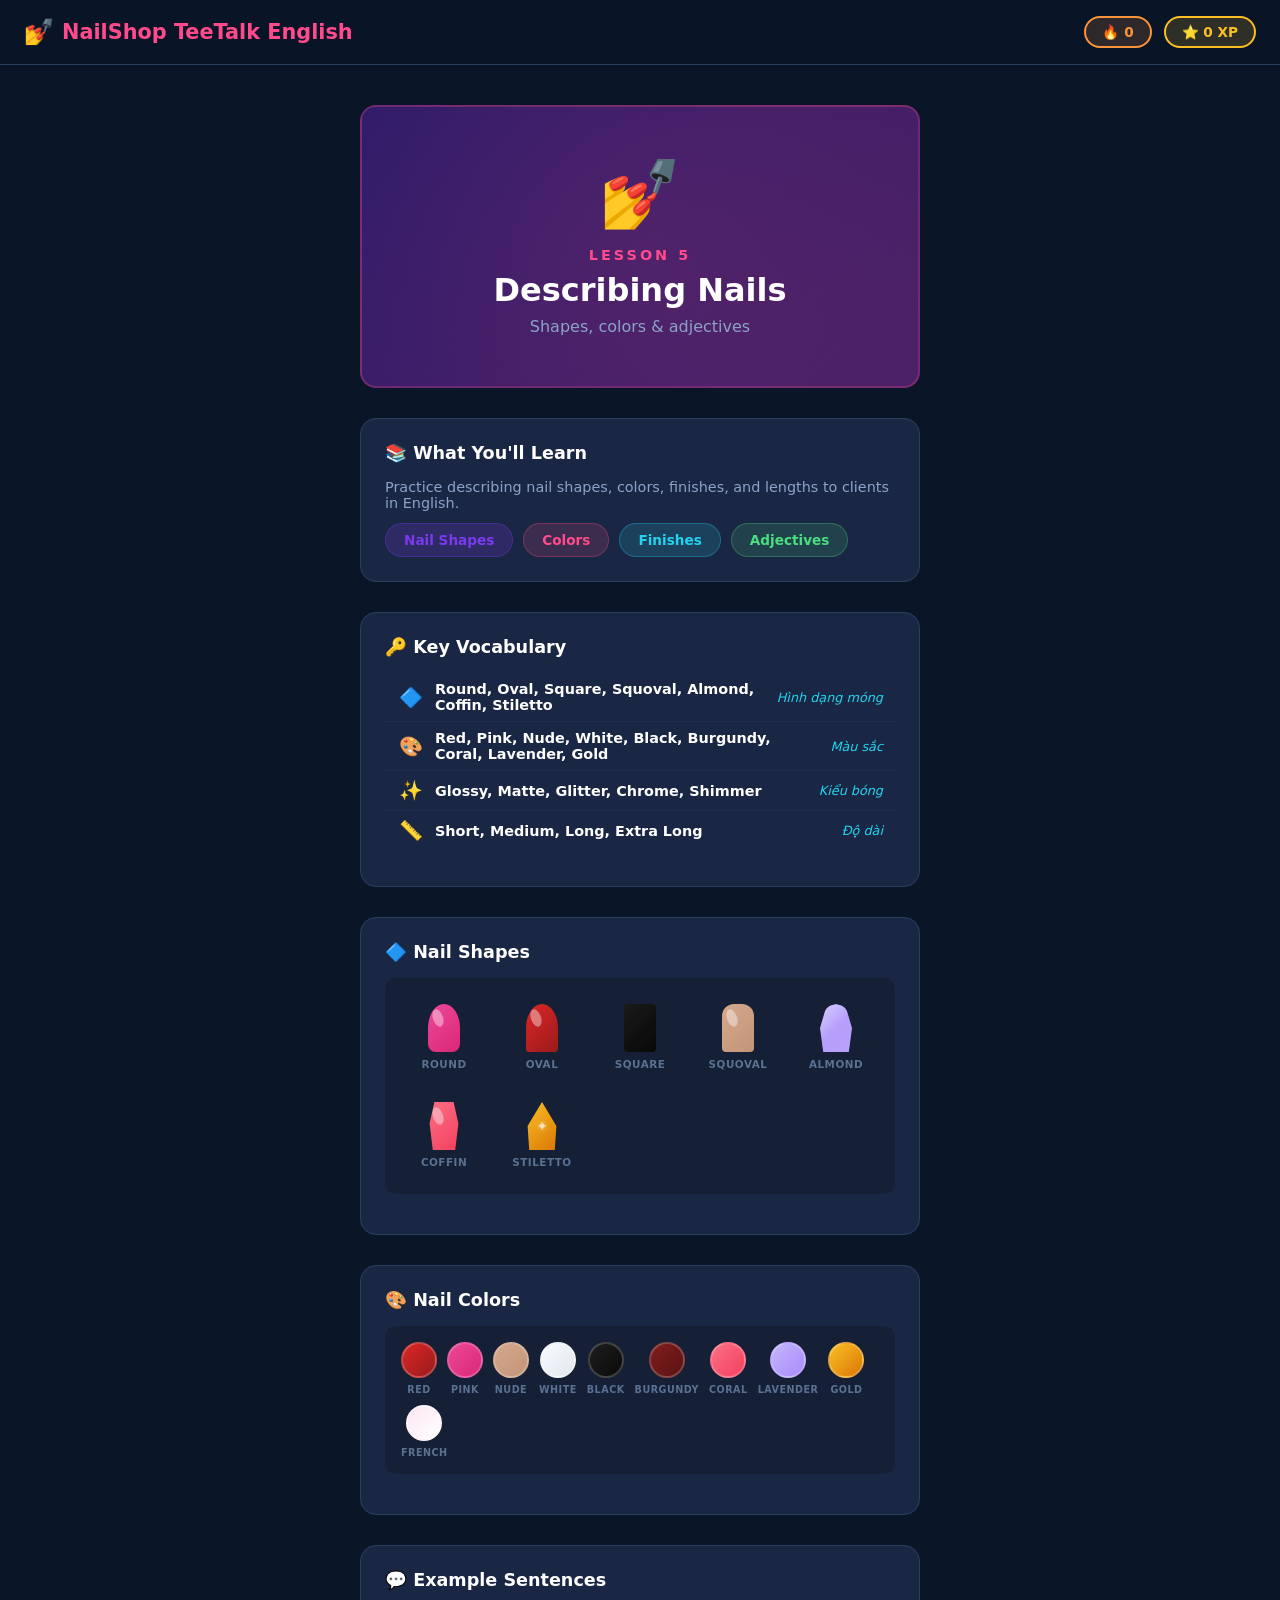
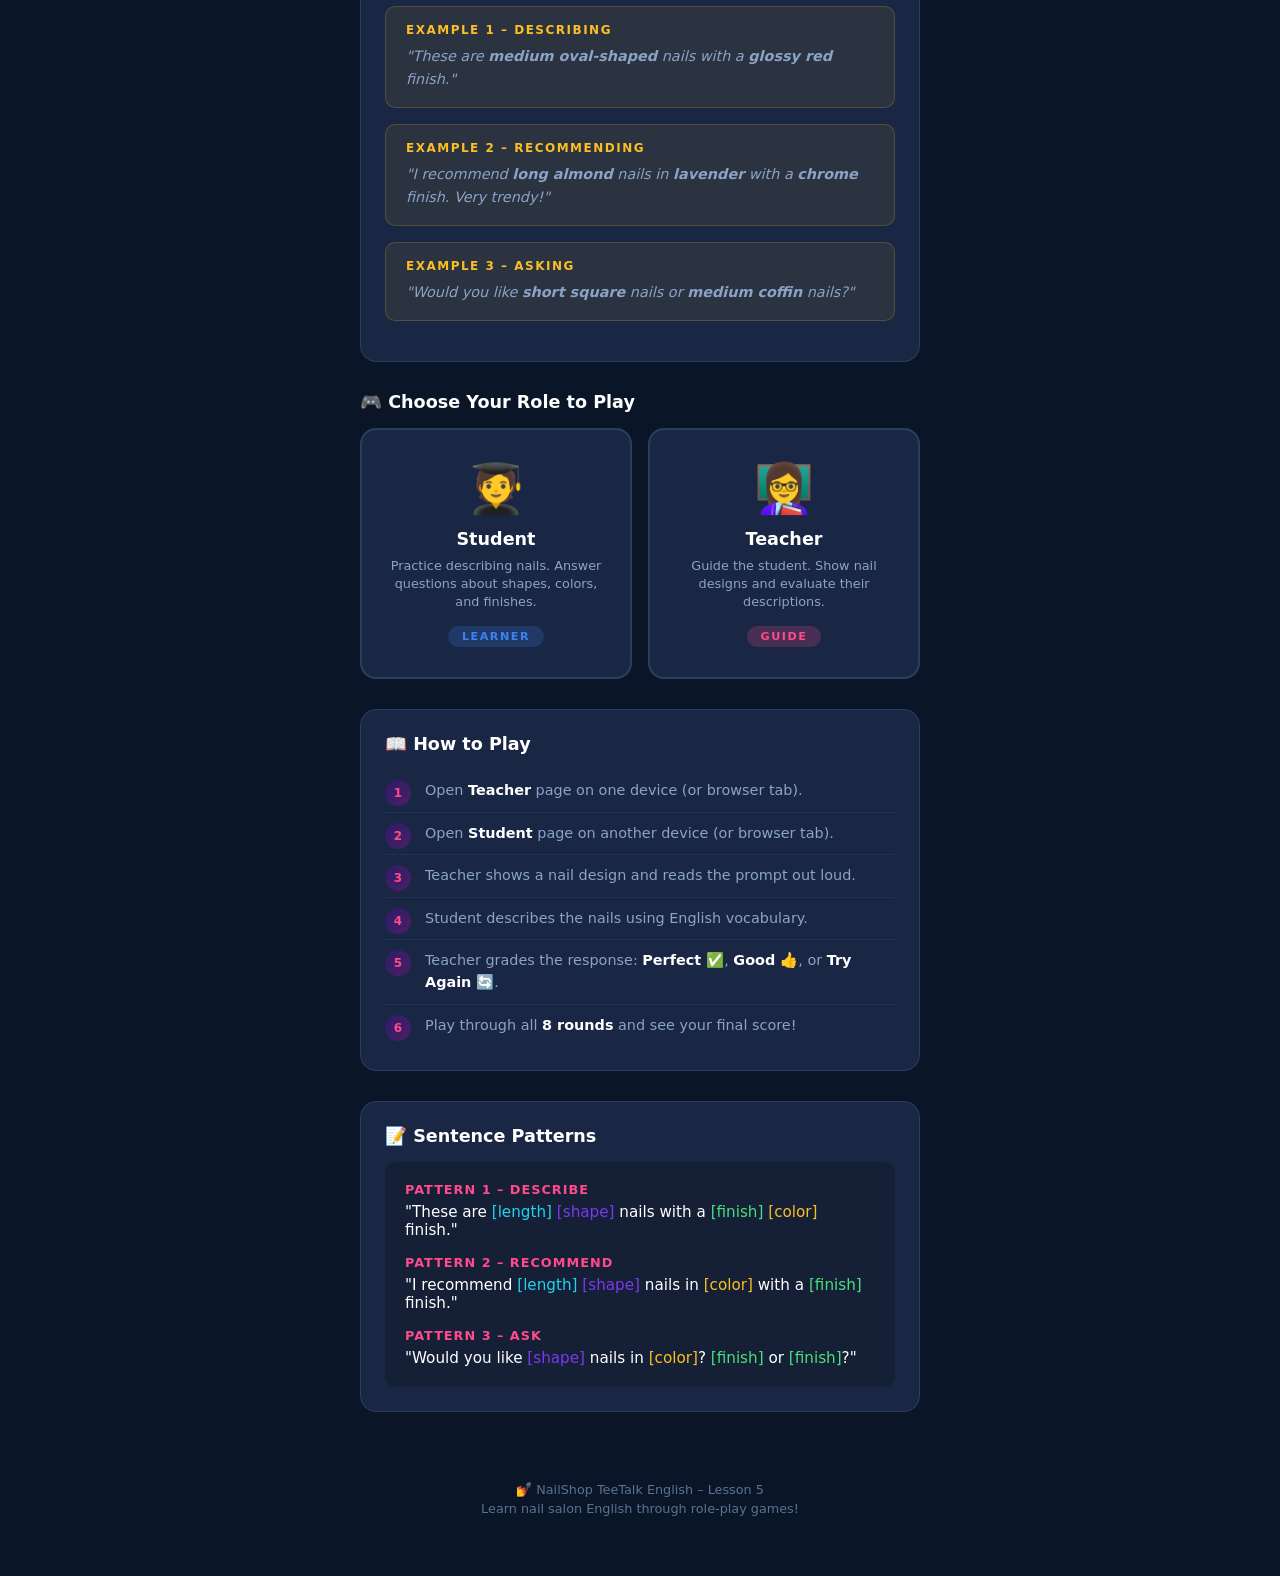
==== lesson5/index.html @ b17ad0d2 "add lesson5 nail game" ====
<!DOCTYPE html>
<html lang="en">
<head>
    <meta charset="UTF-8">
    <meta name="viewport" content="width=device-width, initial-scale=1.0">
    <title>Nail Salon English – Lesson 5: Describing Nails</title>
    <link rel="stylesheet" href="style.css">
</head>
<body>

<!-- HEADER -->
<header class="header">
    <div class="logo">
        <span class="logo-emoji">💅</span>
        NailShop TeeTalk English
    </div>
    <div class="header-badges">
        <span class="badge badge-fire">🔥 0</span>
        <span class="badge badge-xp">⭐ 0 XP</span>
    </div>
</header>

<!-- MAIN -->
<main class="index-main">

    <!-- Hero -->
    <div class="lesson-hero">
        <div class="icon">💅</div>
        <h1>Lesson 5</h1>
        <h2>Describing Nails</h2>
        <p>Shapes, colors &amp; adjectives</p>
    </div>

    <!-- Vocab Preview -->
    <div class="vocab-preview">
        <div class="section-title">📚 What You'll Learn</div>
        <p style="color:var(--text-secondary); font-size:0.9rem; margin-bottom:12px;">
            Practice describing nail shapes, colors, finishes, and lengths to clients in English.
        </p>
        <div class="vocab-tags">
            <span class="tag">Nail Shapes</span>
            <span class="tag">Colors</span>
            <span class="tag">Finishes</span>
            <span class="tag">Adjectives</span>
        </div>
    </div>

    <!-- Key Vocabulary -->
    <div class="vocab-preview">
        <div class="section-title">🔑 Key Vocabulary</div>
        <ul class="nail-feature-list">
            <li>
                <span class="feature-icon">🔷</span>
                <span class="feature-en">Round, Oval, Square, Squoval, Almond, Coffin, Stiletto</span>
                <span class="feature-viet">Hình dạng móng</span>
            </li>
            <li>
                <span class="feature-icon">🎨</span>
                <span class="feature-en">Red, Pink, Nude, White, Black, Burgundy, Coral, Lavender, Gold</span>
                <span class="feature-viet">Màu sắc</span>
            </li>
            <li>
                <span class="feature-icon">✨</span>
                <span class="feature-en">Glossy, Matte, Glitter, Chrome, Shimmer</span>
                <span class="feature-viet">Kiểu bóng</span>
            </li>
            <li>
                <span class="feature-icon">📏</span>
                <span class="feature-en">Short, Medium, Long, Extra Long</span>
                <span class="feature-viet">Độ dài</span>
            </li>
        </ul>
    </div>

    <!-- Nail Shape Chart -->
    <div class="vocab-preview">
        <div class="section-title">🔷 Nail Shapes</div>
        <div class="shape-chart">
            <div class="shape-item">
                <div class="nail nail-shape-round nail-color-pink nail-finish-glossy">
                    <div class="nail-inner"></div>
                </div>
                <span>Round</span>
            </div>
            <div class="shape-item">
                <div class="nail nail-shape-oval nail-color-red nail-finish-glossy">
                    <div class="nail-inner"></div>
                </div>
                <span>Oval</span>
            </div>
            <div class="shape-item">
                <div class="nail nail-shape-square nail-color-black nail-finish-matte">
                    <div class="nail-inner"></div>
                </div>
                <span>Square</span>
            </div>
            <div class="shape-item">
                <div class="nail nail-shape-squoval nail-color-nude nail-finish-glossy">
                    <div class="nail-inner"></div>
                </div>
                <span>Squoval</span>
            </div>
            <div class="shape-item">
                <div class="nail nail-shape-almond nail-color-lavender nail-finish-chrome">
                    <div class="nail-inner"></div>
                </div>
                <span>Almond</span>
            </div>
            <div class="shape-item">
                <div class="nail nail-shape-coffin nail-color-coral nail-finish-glossy">
                    <div class="nail-inner"></div>
                </div>
                <span>Coffin</span>
            </div>
            <div class="shape-item">
                <div class="nail nail-shape-stiletto nail-color-gold nail-finish-glitter">
                    <div class="nail-inner"></div>
                </div>
                <span>Stiletto</span>
            </div>
        </div>
    </div>

    <!-- Color Palette -->
    <div class="vocab-preview">
        <div class="section-title">🎨 Nail Colors</div>
        <div class="color-palette">
            <div class="color-swatch">
                <div class="swatch-circle swatch-red"></div>
                <span>Red</span>
            </div>
            <div class="color-swatch">
                <div class="swatch-circle swatch-pink"></div>
                <span>Pink</span>
            </div>
            <div class="color-swatch">
                <div class="swatch-circle swatch-nude"></div>
                <span>Nude</span>
            </div>
            <div class="color-swatch">
                <div class="swatch-circle swatch-white"></div>
                <span>White</span>
            </div>
            <div class="color-swatch">
                <div class="swatch-circle swatch-black"></div>
                <span>Black</span>
            </div>
            <div class="color-swatch">
                <div class="swatch-circle swatch-burgundy"></div>
                <span>Burgundy</span>
            </div>
            <div class="color-swatch">
                <div class="swatch-circle swatch-coral"></div>
                <span>Coral</span>
            </div>
            <div class="color-swatch">
                <div class="swatch-circle swatch-lavender"></div>
                <span>Lavender</span>
            </div>
            <div class="color-swatch">
                <div class="swatch-circle swatch-gold"></div>
                <span>Gold</span>
            </div>
            <div class="color-swatch">
                <div class="swatch-circle swatch-french"></div>
                <span>French</span>
            </div>
        </div>
    </div>

    <!-- Example Sentences -->
    <div class="vocab-preview">
        <div class="section-title">💬 Example Sentences</div>
        <div class="example-box">
            <div class="example-label">Example 1 – Describing</div>
            <div class="example-text">"These are <strong>medium oval-shaped</strong> nails with a <strong>glossy red</strong> finish."</div>
        </div>
        <div class="example-box" style="margin-top:12px;">
            <div class="example-label">Example 2 – Recommending</div>
            <div class="example-text">"I recommend <strong>long almond</strong> nails in <strong>lavender</strong> with a <strong>chrome</strong> finish. Very trendy!"</div>
        </div>
        <div class="example-box" style="margin-top:12px;">
            <div class="example-label">Example 3 – Asking</div>
            <div class="example-text">"Would you like <strong>short square</strong> nails or <strong>medium coffin</strong> nails?"</div>
        </div>
    </div>

    <!-- Role Selection -->
    <div class="role-selection">
        <div class="section-title">🎮 Choose Your Role to Play</div>
        <div class="role-cards">
            <a href="student.html" class="role-card student-role">
                <div class="role-emoji">🧑‍🎓</div>
                <h4>Student</h4>
                <p>Practice describing nails. Answer questions about shapes, colors, and finishes.</p>
                <span class="role-badge">LEARNER</span>
            </a>
            <a href="teacher.html" class="role-card teacher-role">
                <div class="role-emoji">👩‍🏫</div>
                <h4>Teacher</h4>
                <p>Guide the student. Show nail designs and evaluate their descriptions.</p>
                <span class="role-badge">GUIDE</span>
            </a>
        </div>
    </div>

    <!-- How to Play -->
    <div class="how-to-play">
        <div class="section-title">📖 How to Play</div>
        <ol>
            <li>Open <strong>Teacher</strong> page on one device (or browser tab).</li>
            <li>Open <strong>Student</strong> page on another device (or browser tab).</li>
            <li>Teacher shows a nail design and reads the prompt out loud.</li>
            <li>Student describes the nails using English vocabulary.</li>
            <li>Teacher grades the response: <strong>Perfect ✅</strong>, <strong>Good 👍</strong>, or <strong>Try Again 🔄</strong>.</li>
            <li>Play through all <strong>8 rounds</strong> and see your final score!</li>
        </ol>
    </div>

    <!-- Sentence Pattern Reference -->
    <div class="vocab-preview mt-30">
        <div class="section-title">📝 Sentence Patterns</div>
        <div style="background:rgba(0,0,0,0.2); border-radius:var(--radius-sm); padding:20px; margin-top:8px;">
            <div style="margin-bottom:16px;">
                <div style="color:var(--pink); font-weight:700; font-size:0.8rem; text-transform:uppercase; letter-spacing:1px; margin-bottom:6px;">Pattern 1 – Describe</div>
                <div style="color:var(--text-primary); font-size:0.95rem;">
                    "These are <span style="color:var(--cyan)">[length]</span> <span style="color:var(--purple)">[shape]</span> nails with a <span style="color:var(--green)">[finish]</span> <span style="color:var(--yellow)">[color]</span> finish."
                </div>
            </div>
            <div style="margin-bottom:16px;">
                <div style="color:var(--pink); font-weight:700; font-size:0.8rem; text-transform:uppercase; letter-spacing:1px; margin-bottom:6px;">Pattern 2 – Recommend</div>
                <div style="color:var(--text-primary); font-size:0.95rem;">
                    "I recommend <span style="color:var(--cyan)">[length]</span> <span style="color:var(--purple)">[shape]</span> nails in <span style="color:var(--yellow)">[color]</span> with a <span style="color:var(--green)">[finish]</span> finish."
                </div>
            </div>
            <div>
                <div style="color:var(--pink); font-weight:700; font-size:0.8rem; text-transform:uppercase; letter-spacing:1px; margin-bottom:6px;">Pattern 3 – Ask</div>
                <div style="color:var(--text-primary); font-size:0.95rem;">
                    "Would you like <span style="color:var(--purple)">[shape]</span> nails in <span style="color:var(--yellow)">[color]</span>? <span style="color:var(--green)">[finish]</span> or <span style="color:var(--green)">[finish]</span>?"
                </div>
            </div>
        </div>
    </div>

    <!-- Footer -->
    <div style="text-align:center; padding:40px 0 20px; color:var(--text-muted); font-size:0.8rem;">
        <p>💅 NailShop TeeTalk English – Lesson 5</p>
        <p style="margin-top:4px;">Learn nail salon English through role-play games!</p>
    </div>

</main>

</body>
</html>
---- lesson5/style.css ----
/* ========== GLOBAL RESET & VARIABLES ========== */
* {
    margin: 0;
    padding: 0;
    box-sizing: border-box;
}

:root {
    --bg-dark: #0a1628;
    --bg-card: #1a2744;
    --bg-card-hover: #223050;
    --bg-active: linear-gradient(135deg, #2d1b69, #4a2065);
    --pink: #ff4b8b;
    --pink-light: #ff6ba3;
    --purple: #7c3aed;
    --blue: #3b82f6;
    --cyan: #22d3ee;
    --green: #4ade80;
    --yellow: #fbbf24;
    --orange: #fb923c;
    --red: #f87171;
    --text-primary: #ffffff;
    --text-secondary: #8ba3c7;
    --text-muted: #5a7192;
    --border: #2a3f5f;
    --font: 'Segoe UI', system-ui, -apple-system, sans-serif;
    --radius: 16px;
    --radius-sm: 10px;
    --shadow: 0 8px 32px rgba(0,0,0,0.3);
}

body {
    font-family: var(--font);
    background: var(--bg-dark);
    color: var(--text-primary);
    min-height: 100vh;
    overflow-x: hidden;
}

/* ========== HEADER ========== */
.header {
    display: flex;
    justify-content: space-between;
    align-items: center;
    padding: 16px 24px;
    background: rgba(10, 22, 40, 0.95);
    border-bottom: 1px solid var(--border);
    position: sticky;
    top: 0;
    z-index: 100;
    backdrop-filter: blur(10px);
}

.logo {
    font-size: 1.3rem;
    font-weight: 800;
    color: var(--pink);
    display: flex;
    align-items: center;
    gap: 8px;
}

.logo-emoji {
    font-size: 1.5rem;
}

.header-badges {
    display: flex;
    gap: 12px;
}

.badge {
    padding: 6px 16px;
    border-radius: 20px;
    font-weight: 700;
    font-size: 0.85rem;
    display: flex;
    align-items: center;
    gap: 6px;
}

.badge-fire {
    background: rgba(251, 146, 60, 0.15);
    border: 2px solid var(--orange);
    color: var(--orange);
}

.badge-xp {
    background: rgba(251, 191, 36, 0.15);
    border: 2px solid var(--yellow);
    color: var(--yellow);
}

.badge-role {
    padding: 6px 20px;
    border-radius: 20px;
    font-weight: 700;
    font-size: 0.8rem;
    text-transform: uppercase;
    letter-spacing: 1px;
}

.badge-student {
    background: rgba(59, 130, 246, 0.2);
    border: 2px solid var(--blue);
    color: var(--blue);
}

.badge-teacher {
    background: rgba(255, 75, 139, 0.2);
    border: 2px solid var(--pink);
    color: var(--pink);
}

/* ========== INDEX PAGE ========== */
.index-main {
    max-width: 600px;
    margin: 0 auto;
    padding: 40px 20px;
}

.lesson-hero {
    text-align: center;
    padding: 50px 30px;
    background: var(--bg-active);
    border-radius: var(--radius);
    border: 2px solid rgba(255, 75, 139, 0.3);
    margin-bottom: 30px;
    position: relative;
    overflow: hidden;
}

.lesson-hero::before {
    content: '';
    position: absolute;
    top: -50%;
    left: -50%;
    width: 200%;
    height: 200%;
    background: radial-gradient(circle, rgba(255,75,139,0.1) 0%, transparent 60%);
    animation: pulse-glow 4s ease-in-out infinite;
}

@keyframes pulse-glow {
    0%, 100% { transform: scale(1); opacity: 0.5; }
    50% { transform: scale(1.1); opacity: 1; }
}

.lesson-hero .icon {
    font-size: 4rem;
    margin-bottom: 15px;
    position: relative;
    z-index: 1;
}

.lesson-hero h1 {
    font-size: 0.9rem;
    color: var(--pink);
    letter-spacing: 3px;
    text-transform: uppercase;
    margin-bottom: 8px;
    position: relative;
    z-index: 1;
}

.lesson-hero h2 {
    font-size: 2rem;
    font-weight: 800;
    margin-bottom: 8px;
    position: relative;
    z-index: 1;
}

.lesson-hero p {
    color: var(--text-secondary);
    font-size: 1rem;
    position: relative;
    z-index: 1;
}

.section-title {
    font-size: 1.1rem;
    font-weight: 700;
    margin-bottom: 16px;
    display: flex;
    align-items: center;
    gap: 8px;
}

/* Vocab Preview */
.vocab-preview {
    background: var(--bg-card);
    border-radius: var(--radius);
    padding: 24px;
    margin-bottom: 30px;
    border: 1px solid var(--border);
}

.vocab-tags {
    display: flex;
    flex-wrap: wrap;
    gap: 10px;
    margin-top: 12px;
}

.tag {
    padding: 8px 18px;
    border-radius: 20px;
    font-size: 0.85rem;
    font-weight: 600;
    background: rgba(124, 58, 237, 0.2);
    color: var(--purple);
    border: 1px solid rgba(124, 58, 237, 0.3);
}

.tag:nth-child(2) { background: rgba(255,75,139,0.15); color: var(--pink); border-color: rgba(255,75,139,0.3); }
.tag:nth-child(3) { background: rgba(34,211,238,0.15); color: var(--cyan); border-color: rgba(34,211,238,0.3); }
.tag:nth-child(4) { background: rgba(74,222,128,0.15); color: var(--green); border-color: rgba(74,222,128,0.3); }

/* Role Selection */
.role-selection {
    margin-bottom: 30px;
}

.role-cards {
    display: grid;
    grid-template-columns: 1fr 1fr;
    gap: 16px;
    margin-top: 16px;
}

.role-card {
    display: flex;
    flex-direction: column;
    align-items: center;
    text-align: center;
    text-decoration: none;
    color: var(--text-primary);
    background: var(--bg-card);
    border: 2px solid var(--border);
    border-radius: var(--radius);
    padding: 30px 20px;
    transition: all 0.3s ease;
    position: relative;
    overflow: hidden;
}

.role-card:hover {
    transform: translateY(-4px);
    box-shadow: var(--shadow);
}

.role-card.student-role:hover {
    border-color: var(--blue);
    background: rgba(59, 130, 246, 0.1);
}

.role-card.teacher-role:hover {
    border-color: var(--pink);
    background: rgba(255, 75, 139, 0.1);
}

.role-emoji {
    font-size: 3rem;
    margin-bottom: 12px;
}

.role-card h4 {
    font-size: 1.1rem;
    font-weight: 700;
    margin-bottom: 8px;
}

.role-card p {
    font-size: 0.8rem;
    color: var(--text-secondary);
    line-height: 1.4;
    margin-bottom: 15px;
}

.role-badge {
    padding: 4px 14px;
    border-radius: 12px;
    font-size: 0.7rem;
    font-weight: 800;
    letter-spacing: 1.5px;
}

.student-role .role-badge {
    background: rgba(59, 130, 246, 0.2);
    color: var(--blue);
}

.teacher-role .role-badge {
    background: rgba(255, 75, 139, 0.2);
    color: var(--pink);
}

/* How to Play */
.how-to-play {
    background: var(--bg-card);
    border-radius: var(--radius);
    padding: 24px;
    border: 1px solid var(--border);
}

.how-to-play ol {
    list-style: none;
    counter-reset: steps;
    margin-top: 16px;
}

.how-to-play li {
    counter-increment: steps;
    padding: 10px 0;
    padding-left: 40px;
    position: relative;
    color: var(--text-secondary);
    font-size: 0.9rem;
    line-height: 1.5;
    border-bottom: 1px solid rgba(42, 63, 95, 0.5);
}

.how-to-play li:last-child {
    border-bottom: none;
}

.how-to-play li::before {
    content: counter(steps);
    position: absolute;
    left: 0;
    top: 10px;
    width: 26px;
    height: 26px;
    border-radius: 50%;
    background: var(--bg-active);
    color: var(--pink);
    font-size: 0.75rem;
    font-weight: 800;
    display: flex;
    align-items: center;
    justify-content: center;
}

.how-to-play li strong {
    color: var(--text-primary);
}

/* ========== GAME PAGE LAYOUT ========== */
.game-container {
    max-width: 800px;
    margin: 0 auto;
    padding: 20px;
    display: flex;
    flex-direction: column;
    min-height: calc(100vh - 70px);
}

/* Round Navigation */
.round-nav {
    display: flex;
    justify-content: center;
    gap: 8px;
    margin-bottom: 20px;
    flex-wrap: wrap;
}

.round-dot {
    width: 42px;
    height: 42px;
    border-radius: 50%;
    border: 2px solid var(--border);
    background: var(--bg-card);
    color: var(--text-muted);
    font-weight: 700;
    font-size: 0.85rem;
    cursor: pointer;
    transition: all 0.3s ease;
    display: flex;
    align-items: center;
    justify-content: center;
}

.round-dot.active {
    border-color: var(--pink);
    background: var(--pink);
    color: white;
    transform: scale(1.1);
    box-shadow: 0 0 20px rgba(255, 75, 139, 0.4);
}

.round-dot.completed {
    border-color: var(--green);
    background: rgba(74, 222, 128, 0.2);
    color: var(--green);
}

.round-dot.wrong {
    border-color: var(--red);
    background: rgba(248, 113, 113, 0.2);
    color: var(--red);
}

/* Scenario Card */
.scenario-card {
    background: var(--bg-card);
    border-radius: var(--radius);
    border: 1px solid var(--border);
    overflow: hidden;
    margin-bottom: 20px;
}

.scenario-header {
    padding: 20px 24px;
    background: var(--bg-active);
    display: flex;
    justify-content: space-between;
    align-items: center;
}

.scenario-header h3 {
    font-size: 0.8rem;
    color: var(--pink);
    text-transform: uppercase;
    letter-spacing: 2px;
}

.scenario-header .points {
    padding: 4px 14px;
    border-radius: 12px;
    background: rgba(251, 191, 36, 0.2);
    color: var(--yellow);
    font-weight: 700;
    font-size: 0.8rem;
}

.scenario-body {
    padding: 24px;
}

.scenario-title {
    font-size: 1.5rem;
    font-weight: 800;
    margin-bottom: 16px;
}

/* Nail Display */
.nail-display {
    display: flex;
    justify-content: center;
    gap: 12px;
    padding: 30px 20px;
    background: linear-gradient(135deg, #f8e8f0, #f0e0f0, #ede4f5);
    border-radius: var(--radius-sm);
    margin-bottom: 20px;
    position: relative;
    border: 2px solid rgba(255, 255, 255, 0.2);
    box-shadow: inset 0 2px 10px rgba(255, 200, 220, 0.3);
}

.nail-finger {
    display: flex;
    flex-direction: column;
    align-items: center;
}

.nail {
    width: 32px;
    height: 48px;
    position: relative;
    transition: all 0.3s ease;
}

.nail-inner {
    width: 100%;
    height: 100%;
    position: relative;
    overflow: hidden;
}

/* Nail Shapes */
.nail-shape-round .nail-inner {
    border-radius: 50% 50% 8px 8px;
}

.nail-shape-oval .nail-inner {
    border-radius: 60% 60% 10% 10%;
}

.nail-shape-square .nail-inner {
    border-radius: 4px 4px 4px 4px;
}

.nail-shape-squoval .nail-inner {
    border-radius: 12px 12px 4px 4px;
}

.nail-shape-almond .nail-inner {
    border-radius: 50% 50% 4px 4px;
    clip-path: polygon(10% 100%, 90% 100%, 100% 50%, 80% 5%, 50% 0%, 20% 5%, 0% 50%);
}

.nail-shape-coffin .nail-inner {
    clip-path: polygon(15% 100%, 85% 100%, 95% 45%, 80% 0%, 20% 0%, 5% 45%);
}

.nail-shape-stiletto .nail-inner {
    clip-path: polygon(10% 100%, 90% 100%, 95% 50%, 50% 0%, 5% 50%);
}

/* Nail Colors */
.nail-color-red .nail-inner { background: linear-gradient(135deg, #dc2626, #991b1b); }
.nail-color-pink .nail-inner { background: linear-gradient(135deg, #ec4899, #db2777); }
.nail-color-nude .nail-inner { background: linear-gradient(135deg, #d4a88c, #c49578); }
.nail-color-white .nail-inner { background: linear-gradient(135deg, #f8fafc, #e2e8f0); }
.nail-color-black .nail-inner { background: linear-gradient(135deg, #1e1e1e, #0a0a0a); }
.nail-color-burgundy .nail-inner { background: linear-gradient(135deg, #7f1d1d, #5b1212); }
.nail-color-coral .nail-inner { background: linear-gradient(135deg, #fb7185, #f43f5e); }
.nail-color-lavender .nail-inner { background: linear-gradient(135deg, #c4b5fd, #a78bfa); }
.nail-color-french .nail-inner { 
    background: linear-gradient(to top, #fce7f3 70%, #ffffff 70%); 
}
.nail-color-gold .nail-inner { background: linear-gradient(135deg, #fbbf24, #d97706); }

/* Nail Finishes */
.nail-finish-glossy .nail-inner::after {
    content: '';
    position: absolute;
    top: 5px;
    left: 5px;
    width: 10px;
    height: 18px;
    background: rgba(255,255,255,0.4);
    border-radius: 50%;
    transform: rotate(-20deg);
}

.nail-finish-matte .nail-inner {
    filter: brightness(0.85) saturate(0.8);
}

.nail-finish-glitter .nail-inner::after {
    content: '✦';
    position: absolute;
    top: 50%;
    left: 50%;
    transform: translate(-50%, -50%);
    color: rgba(255,255,255,0.6);
    font-size: 14px;
    text-shadow: 0 0 4px rgba(255,255,255,0.5);
}

.nail-finish-chrome .nail-inner::after {
    content: '';
    position: absolute;
    top: 0;
    left: 0;
    width: 100%;
    height: 100%;
    background: linear-gradient(135deg, rgba(255,255,255,0.3) 0%, transparent 50%, rgba(255,255,255,0.2) 100%);
}

.finger-base {
    width: 30px;
    height: 20px;
    background: #d4a88c;
    border-radius: 0 0 6px 6px;
    margin-top: -2px;
}

/* Nail Label */
.nail-label {
    text-align: center;
    margin-top: 10px;
    font-size: 0.7rem;
    color: var(--text-muted);
    font-weight: 600;
    text-transform: uppercase;
    letter-spacing: 0.5px;
}

/* Prompt Box */
.prompt-box {
    background: rgba(255, 75, 139, 0.1);
    border: 1px solid rgba(255, 75, 139, 0.3);
    border-radius: var(--radius-sm);
    padding: 20px;
    margin-bottom: 16px;
}

.prompt-label {
    font-size: 0.75rem;
    color: var(--pink);
    text-transform: uppercase;
    letter-spacing: 1.5px;
    font-weight: 700;
    margin-bottom: 8px;
}

.prompt-text {
    font-size: 1.1rem;
    line-height: 1.6;
    color: var(--text-primary);
    font-style: italic;
}

/* Hint Box */
.hint-box {
    background: rgba(59, 130, 246, 0.1);
    border: 1px solid rgba(59, 130, 246, 0.3);
    border-radius: var(--radius-sm);
    padding: 20px;
    margin-bottom: 16px;
}

.hint-label {
    font-size: 0.75rem;
    color: var(--blue);
    text-transform: uppercase;
    letter-spacing: 1.5px;
    font-weight: 700;
    margin-bottom: 8px;
}

.hint-text {
    font-size: 0.95rem;
    color: var(--text-secondary);
    line-height: 1.5;
}

/* Expected Keywords */
.keywords-box {
    background: rgba(74, 222, 128, 0.1);
    border: 1px solid rgba(74, 222, 128, 0.3);
    border-radius: var(--radius-sm);
    padding: 20px;
    margin-bottom: 16px;
}

.keywords-label {
    font-size: 0.75rem;
    color: var(--green);
    text-transform: uppercase;
    letter-spacing: 1.5px;
    font-weight: 700;
    margin-bottom: 10px;
}

.keyword-tags {
    display: flex;
    flex-wrap: wrap;
    gap: 8px;
}

.keyword-tag {
    padding: 6px 14px;
    background: rgba(74, 222, 128, 0.15);
    border: 1px solid rgba(74, 222, 128, 0.3);
    border-radius: 16px;
    color: var(--green);
    font-size: 0.85rem;
    font-weight: 600;
}

/* Action Buttons */
.action-buttons {
    display: flex;
    gap: 12px;
    margin-top: 20px;
    flex-wrap: wrap;
}

.btn {
    padding: 14px 28px;
    border: none;
    border-radius: var(--radius-sm);
    font-size: 0.95rem;
    font-weight: 700;
    cursor: pointer;
    transition: all 0.3s ease;
    display: flex;
    align-items: center;
    gap: 8px;
    font-family: var(--font);
}

.btn:hover {
    transform: translateY(-2px);
    box-shadow: var(--shadow);
}

.btn:active {
    transform: translateY(0);
}

.btn-primary {
    background: var(--pink);
    color: white;
    flex: 1;
}

.btn-primary:hover {
    background: var(--pink-light);
}

.btn-success {
    background: var(--green);
    color: #0a1628;
    flex: 1;
}

.btn-success:hover {
    background: #6ee7a0;
}

.btn-danger {
    background: var(--red);
    color: white;
    flex: 1;
}

.btn-danger:hover {
    background: #fca5a5;
}

.btn-outline {
    background: transparent;
    color: var(--text-secondary);
    border: 2px solid var(--border);
}

.btn-outline:hover {
    border-color: var(--text-secondary);
    color: var(--text-primary);
}

.btn-next {
    background: var(--purple);
    color: white;
    flex: 1;
}

.btn-next:hover {
    background: #8b5cf6;
}

.btn-sm {
    padding: 8px 16px;
    font-size: 0.8rem;
}

/* Vocabulary Panel */
.vocab-panel {
    background: var(--bg-card);
    border-radius: var(--radius);
    border: 1px solid var(--border);
    margin-bottom: 20px;
    overflow: hidden;
}

.vocab-panel-header {
    padding: 16px 20px;
    background: rgba(124, 58, 237, 0.15);
    border-bottom: 1px solid var(--border);
    display: flex;
    justify-content: space-between;
    align-items: center;
    cursor: pointer;
    user-select: none;
}

.vocab-panel-header h3 {
    font-size: 0.95rem;
    font-weight: 700;
    color: var(--purple);
    display: flex;
    align-items: center;
    gap: 8px;
}

.vocab-toggle {
    color: var(--text-muted);
    font-size: 1.2rem;
    transition: transform 0.3s ease;
}

.vocab-toggle.open {
    transform: rotate(180deg);
}

.vocab-panel-body {
    padding: 20px;
    display: none;
}

.vocab-panel-body.open {
    display: block;
}

.vocab-category {
    margin-bottom: 16px;
}

.vocab-category:last-child {
    margin-bottom: 0;
}

.vocab-category h4 {
    font-size: 0.8rem;
    color: var(--text-muted);
    text-transform: uppercase;
    letter-spacing: 1px;
    margin-bottom: 8px;
}

.vocab-words {
    display: flex;
    flex-wrap: wrap;
    gap: 6px;
}

.vocab-word {
    padding: 5px 12px;
    background: rgba(255,255,255,0.05);
    border: 1px solid var(--border);
    border-radius: 14px;
    font-size: 0.8rem;
    color: var(--text-secondary);
    cursor: pointer;
    transition: all 0.2s ease;
}

.vocab-word:hover {
    background: rgba(255,75,139,0.15);
    border-color: var(--pink);
    color: var(--pink);
}

/* Answer Input */
.answer-section {
    background: var(--bg-card);
    border-radius: var(--radius);
    border: 1px solid var(--border);
    padding: 24px;
    margin-bottom: 20px;
}

.answer-section h3 {
    font-size: 0.95rem;
    font-weight: 700;
    margin-bottom: 12px;
    display: flex;
    align-items: center;
    gap: 8px;
}

.answer-textarea {
    width: 100%;
    min-height: 80px;
    padding: 16px;
    background: rgba(0,0,0,0.3);
    border: 2px solid var(--border);
    border-radius: var(--radius-sm);
    color: var(--text-primary);
    font-family: var(--font);
    font-size: 1rem;
    resize: vertical;
    outline: none;
    transition: border-color 0.3s ease;
}

.answer-textarea:focus {
    border-color: var(--pink);
}

.answer-textarea::placeholder {
    color: var(--text-muted);
}

/* Quick Replies */
.quick-replies {
    margin-top: 12px;
}

.quick-replies-label {
    font-size: 0.75rem;
    color: var(--text-muted);
    text-transform: uppercase;
    letter-spacing: 1px;
    margin-bottom: 8px;
}

.quick-reply-btns {
    display: flex;
    flex-wrap: wrap;
    gap: 6px;
}

.quick-reply-btn {
    padding: 6px 14px;
    background: rgba(124, 58, 237, 0.15);
    border: 1px solid rgba(124, 58, 237, 0.3);
    border-radius: 16px;
    color: var(--purple);
    font-size: 0.82rem;
    font-weight: 600;
    cursor: pointer;
    transition: all 0.2s ease;
    font-family: var(--font);
}

.quick-reply-btn:hover {
    background: rgba(124, 58, 237, 0.3);
    transform: scale(1.05);
}

/* Chat Area */
.chat-area {
    background: var(--bg-card);
    border-radius: var(--radius);
    border: 1px solid var(--border);
    overflow: hidden;
    margin-bottom: 20px;
}

.chat-header {
    padding: 14px 20px;
    background: rgba(0,0,0,0.2);
    border-bottom: 1px solid var(--border);
    font-weight: 700;
    font-size: 0.9rem;
    display: flex;
    align-items: center;
    gap: 8px;
}

.chat-messages {
    padding: 16px;
    height: 250px;
    overflow-y: auto;
    display: flex;
    flex-direction: column;
    gap: 10px;
}

.chat-message {
    max-width: 80%;
    padding: 10px 16px;
    border-radius: 16px;
    font-size: 0.9rem;
    line-height: 1.4;
    animation: msgAppear 0.3s ease;
}

@keyframes msgAppear {
    from { opacity: 0; transform: translateY(10px); }
    to { opacity: 1; transform: translateY(0); }
}

.chat-message.sent {
    align-self: flex-end;
    background: var(--pink);
    color: white;
    border-bottom-right-radius: 4px;
}

.chat-message.received {
    align-self: flex-start;
    background: rgba(255,255,255,0.1);
    color: var(--text-primary);
    border-bottom-left-radius: 4px;
}

.chat-message.system {
    align-self: center;
    background: rgba(251, 191, 36, 0.15);
    color: var(--yellow);
    font-size: 0.8rem;
    font-weight: 600;
    text-align: center;
    max-width: 90%;
    border-radius: 10px;
}

.chat-input-area {
    padding: 12px 16px;
    border-top: 1px solid var(--border);
    display: flex;
    gap: 10px;
}

.chat-input {
    flex: 1;
    padding: 10px 16px;
    background: rgba(0,0,0,0.3);
    border: 2px solid var(--border);
    border-radius: 24px;
    color: var(--text-primary);
    font-size: 0.9rem;
    font-family: var(--font);
    outline: none;
    transition: border-color 0.3s ease;
}

.chat-input:focus {
    border-color: var(--pink);
}

.chat-input::placeholder {
    color: var(--text-muted);
}

.chat-send-btn {
    width: 42px;
    height: 42px;
    border-radius: 50%;
    background: var(--pink);
    color: white;
    border: none;
    font-size: 1.2rem;
    cursor: pointer;
    transition: all 0.2s ease;
    display: flex;
    align-items: center;
    justify-content: center;
}

.chat-send-btn:hover {
    background: var(--pink-light);
    transform: scale(1.05);
}

/* Score Display */
.score-display {
    background: var(--bg-card);
    border-radius: var(--radius);
    border: 1px solid var(--border);
    padding: 20px 24px;
    display: flex;
    justify-content: space-around;
    text-align: center;
    margin-bottom: 20px;
}

.score-item {
    display: flex;
    flex-direction: column;
    gap: 4px;
}

.score-value {
    font-size: 1.8rem;
    font-weight: 800;
}

.score-value.xp { color: var(--yellow); }
.score-value.correct { color: var(--green); }
.score-value.wrong { color: var(--red); }

.score-label {
    font-size: 0.7rem;
    color: var(--text-muted);
    text-transform: uppercase;
    letter-spacing: 1px;
}

/* Result Overlay */
.result-overlay {
    display: none;
    position: fixed;
    top: 0;
    left: 0;
    width: 100%;
    height: 100%;
    background: rgba(10, 22, 40, 0.9);
    z-index: 200;
    justify-content: center;
    align-items: center;
    animation: fadeIn 0.3s ease;
}

.result-overlay.show {
    display: flex;
}

@keyframes fadeIn {
    from { opacity: 0; }
    to { opacity: 1; }
}

.result-card {
    background: var(--bg-card);
    border-radius: var(--radius);
    padding: 40px;
    text-align: center;
    max-width: 420px;
    width: 90%;
    border: 2px solid var(--border);
    animation: scaleIn 0.4s ease;
}

@keyframes scaleIn {
    from { opacity: 0; transform: scale(0.8); }
    to { opacity: 1; transform: scale(1); }
}

.result-emoji {
    font-size: 4rem;
    margin-bottom: 16px;
}

.result-card h2 {
    font-size: 1.8rem;
    margin-bottom: 10px;
}

.result-card p {
    color: var(--text-secondary);
    margin-bottom: 24px;
    line-height: 1.5;
}

.result-stats {
    display: flex;
    justify-content: center;
    gap: 30px;
    margin-bottom: 24px;
}

/* Feedback Toast */
.toast {
    position: fixed;
    bottom: 30px;
    left: 50%;
    transform: translateX(-50%) translateY(100px);
    padding: 14px 28px;
    border-radius: var(--radius-sm);
    font-weight: 700;
    font-size: 0.95rem;
    z-index: 300;
    transition: transform 0.4s ease;
    display: flex;
    align-items: center;
    gap: 8px;
}

.toast.show {
    transform: translateX(-50%) translateY(0);
}

.toast-success {
    background: var(--green);
    color: #0a1628;
}

.toast-error {
    background: var(--red);
    color: white;
}

.toast-info {
    background: var(--blue);
    color: white;
}

/* Example Sentences */
.example-box {
    background: rgba(251, 191, 36, 0.08);
    border: 1px solid rgba(251, 191, 36, 0.2);
    border-radius: var(--radius-sm);
    padding: 16px 20px;
    margin-bottom: 16px;
}

.example-label {
    font-size: 0.75rem;
    color: var(--yellow);
    text-transform: uppercase;
    letter-spacing: 1.5px;
    font-weight: 700;
    margin-bottom: 8px;
}

.example-text {
    font-size: 0.9rem;
    color: var(--text-secondary);
    line-height: 1.6;
    font-style: italic;
}

/* Shape Chart */
.shape-chart {
    display: grid;
    grid-template-columns: repeat(auto-fill, minmax(80px, 1fr));
    gap: 12px;
    padding: 16px;
    background: rgba(0,0,0,0.2);
    border-radius: var(--radius-sm);
    margin-bottom: 16px;
}

.shape-item {
    display: flex;
    flex-direction: column;
    align-items: center;
    gap: 6px;
    padding: 10px 4px;
    border-radius: 10px;
    transition: background 0.2s ease;
    cursor: pointer
    }

.shape-item:hover {
    background: rgba(255,255,255,0.05);
}

.shape-item .mini-nail {
    width: 22px;
    height: 34px;
    background: var(--pink);
}

.shape-item span {
    font-size: 0.65rem;
    color: var(--text-muted);
    text-transform: uppercase;
    letter-spacing: 0.5px;
    font-weight: 600;
    text-align: center;
}

/* Color Palette */
.color-palette {
    display: flex;
    flex-wrap: wrap;
    gap: 10px;
    padding: 16px;
    background: rgba(0,0,0,0.2);
    border-radius: var(--radius-sm);
    margin-bottom: 16px;
}

.color-swatch {
    display: flex;
    flex-direction: column;
    align-items: center;
    gap: 6px;
    cursor: pointer;
    transition: transform 0.2s ease;
}

.color-swatch:hover {
    transform: scale(1.1);
}

.swatch-circle {
    width: 36px;
    height: 36px;
    border-radius: 50%;
    border: 2px solid rgba(255,255,255,0.2);
    transition: border-color 0.2s ease;
}

.swatch-circle:hover {
    border-color: var(--pink);
}

.color-swatch span {
    font-size: 0.6rem;
    color: var(--text-muted);
    text-transform: uppercase;
    letter-spacing: 0.5px;
    font-weight: 600;
}

.swatch-red { background: linear-gradient(135deg, #dc2626, #991b1b); }
.swatch-pink { background: linear-gradient(135deg, #ec4899, #db2777); }
.swatch-nude { background: linear-gradient(135deg, #d4a88c, #c49578); }
.swatch-white { background: linear-gradient(135deg, #f8fafc, #e2e8f0); }
.swatch-black { background: linear-gradient(135deg, #1e1e1e, #0a0a0a); }
.swatch-burgundy { background: linear-gradient(135deg, #7f1d1d, #5b1212); }
.swatch-coral { background: linear-gradient(135deg, #fb7185, #f43f5e); }
.swatch-lavender { background: linear-gradient(135deg, #c4b5fd, #a78bfa); }
.swatch-gold { background: linear-gradient(135deg, #fbbf24, #d97706); }
.swatch-french { background: linear-gradient(135deg, #fce7f3, #ffffff); }

/* Waiting Screen */
.waiting-screen {
    display: flex;
    flex-direction: column;
    align-items: center;
    justify-content: center;
    padding: 60px 20px;
    text-align: center;
}

.waiting-spinner {
    width: 60px;
    height: 60px;
    border: 4px solid var(--border);
    border-top-color: var(--pink);
    border-radius: 50%;
    animation: spin 1s linear infinite;
    margin-bottom: 24px;
}

@keyframes spin {
    to { transform: rotate(360deg); }
}

.waiting-screen h3 {
    font-size: 1.3rem;
    margin-bottom: 10px;
}

.waiting-screen p {
    color: var(--text-secondary);
    font-size: 0.95rem;
}

/* Room Code */
.room-code-display {
    background: rgba(255, 75, 139, 0.1);
    border: 2px dashed rgba(255, 75, 139, 0.4);
    border-radius: var(--radius-sm);
    padding: 20px;
    text-align: center;
    margin-bottom: 20px;
}

.room-code-display label {
    font-size: 0.75rem;
    color: var(--text-muted);
    text-transform: uppercase;
    letter-spacing: 2px;
    display: block;
    margin-bottom: 8px;
}

.room-code-display .code {
    font-size: 2.5rem;
    font-weight: 900;
    letter-spacing: 8px;
    color: var(--pink);
    font-family: 'Courier New', monospace;
}

/* Room Join Form */
.room-join {
    background: var(--bg-card);
    border-radius: var(--radius);
    border: 1px solid var(--border);
    padding: 24px;
    margin-bottom: 20px;
}

.room-join h3 {
    font-size: 1rem;
    font-weight: 700;
    margin-bottom: 16px;
    display: flex;
    align-items: center;
    gap: 8px;
}

.input-group {
    display: flex;
    gap: 10px;
}

.text-input {
    flex: 1;
    padding: 12px 18px;
    background: rgba(0,0,0,0.3);
    border: 2px solid var(--border);
    border-radius: var(--radius-sm);
    color: var(--text-primary);
    font-family: var(--font);
    font-size: 1rem;
    outline: none;
    transition: border-color 0.3s ease;
}

.text-input:focus {
    border-color: var(--pink);
}

.text-input::placeholder {
    color: var(--text-muted);
}

/* Progress Bar */
.progress-bar-container {
    background: rgba(0,0,0,0.3);
    border-radius: 10px;
    height: 8px;
    margin-bottom: 20px;
    overflow: hidden;
}

.progress-bar-fill {
    height: 100%;
    background: linear-gradient(90deg, var(--pink), var(--purple));
    border-radius: 10px;
    transition: width 0.5s ease;
}

/* Timer */
.timer {
    display: flex;
    align-items: center;
    gap: 6px;
    font-size: 0.9rem;
    font-weight: 700;
    color: var(--yellow);
    padding: 6px 14px;
    background: rgba(251, 191, 36, 0.1);
    border-radius: 20px;
    border: 1px solid rgba(251, 191, 36, 0.3);
}

.timer.warning {
    color: var(--red);
    background: rgba(248, 113, 113, 0.1);
    border-color: rgba(248, 113, 113, 0.3);
    animation: timerPulse 0.5s ease infinite alternate;
}

@keyframes timerPulse {
    to { opacity: 0.6; }
}

/* ========== STUDENT SPECIFIC ========== */
.student-instruction {
    background: rgba(59, 130, 246, 0.1);
    border: 1px solid rgba(59, 130, 246, 0.3);
    border-radius: var(--radius-sm);
    padding: 20px;
    margin-bottom: 16px;
}

.student-instruction .label {
    font-size: 0.75rem;
    color: var(--blue);
    text-transform: uppercase;
    letter-spacing: 1.5px;
    font-weight: 700;
    margin-bottom: 8px;
}

.student-instruction .text {
    font-size: 1rem;
    color: var(--text-primary);
    line-height: 1.6;
}

/* Options Grid */
.options-grid {
    display: grid;
    grid-template-columns: 1fr 1fr;
    gap: 12px;
    margin-top: 16px;
}

.option-card {
    background: var(--bg-card);
    border: 2px solid var(--border);
    border-radius: var(--radius-sm);
    padding: 20px;
    text-align: center;
    cursor: pointer;
    transition: all 0.3s ease;
    position: relative;
}

.option-card:hover {
    border-color: var(--purple);
    background: rgba(124, 58, 237, 0.1);
    transform: translateY(-2px);
}

.option-card.selected {
    border-color: var(--pink);
    background: rgba(255, 75, 139, 0.15);
}

.option-card.correct {
    border-color: var(--green);
    background: rgba(74, 222, 128, 0.15);
}

.option-card.incorrect {
    border-color: var(--red);
    background: rgba(248, 113, 113, 0.15);
}

.option-card .nail {
    margin: 0 auto 10px;
}

.option-card .option-label {
    font-size: 0.9rem;
    font-weight: 700;
}

.option-card .option-sub {
    font-size: 0.75rem;
    color: var(--text-muted);
    margin-top: 4px;
}

/* Match List */
.match-container {
    display: grid;
    grid-template-columns: 1fr 1fr;
    gap: 20px;
    margin-bottom: 16px;
}

.match-column h4 {
    font-size: 0.8rem;
    color: var(--text-muted);
    text-transform: uppercase;
    letter-spacing: 1px;
    margin-bottom: 10px;
    text-align: center;
}

.match-item {
    padding: 12px 16px;
    background: rgba(0,0,0,0.2);
    border: 2px solid var(--border);
    border-radius: var(--radius-sm);
    text-align: center;
    font-size: 0.9rem;
    font-weight: 600;
    cursor: pointer;
    margin-bottom: 8px;
    transition: all 0.3s ease;
    user-select: none;
}

.match-item:hover {
    border-color: var(--cyan);
    background: rgba(34, 211, 238, 0.1);
}

.match-item.selected {
    border-color: var(--cyan);
    background: rgba(34, 211, 238, 0.2);
    box-shadow: 0 0 12px rgba(34, 211, 238, 0.2);
}

.match-item.matched {
    border-color: var(--green);
    background: rgba(74, 222, 128, 0.2);
    opacity: 0.6;
    pointer-events: none;
}

.match-item.wrong {
    border-color: var(--red);
    background: rgba(248, 113, 113, 0.2);
    animation: shake 0.4s ease;
}

@keyframes shake {
    0%, 100% { transform: translateX(0); }
    25% { transform: translateX(-8px); }
    75% { transform: translateX(8px); }
}

/* ========== TEACHER SPECIFIC ========== */
.teacher-panel {
    background: rgba(255, 75, 139, 0.05);
    border: 1px solid rgba(255, 75, 139, 0.2);
    border-radius: var(--radius);
    padding: 24px;
    margin-bottom: 20px;
}

.teacher-panel h3 {
    color: var(--pink);
    font-size: 1rem;
    margin-bottom: 16px;
    display: flex;
    align-items: center;
    gap: 8px;
}

.student-response-box {
    background: rgba(0,0,0,0.2);
    border-radius: var(--radius-sm);
    padding: 20px;
    margin-bottom: 16px;
    border-left: 4px solid var(--blue);
}

.student-response-label {
    font-size: 0.75rem;
    color: var(--blue);
    text-transform: uppercase;
    letter-spacing: 1.5px;
    font-weight: 700;
    margin-bottom: 8px;
}

.student-response-text {
    font-size: 1.1rem;
    color: var(--text-primary);
    line-height: 1.5;
    font-style: italic;
}

.grading-section {
    display: flex;
    flex-direction: column;
    gap: 16px;
}

.grade-buttons {
    display: flex;
    gap: 10px;
}

.grade-btn {
    flex: 1;
    padding: 16px;
    border: 2px solid var(--border);
    border-radius: var(--radius-sm);
    background: var(--bg-card);
    color: var(--text-primary);
    font-family: var(--font);
    font-size: 0.95rem;
    font-weight: 700;
    cursor: pointer;
    transition: all 0.3s ease;
    display: flex;
    flex-direction: column;
    align-items: center;
    gap: 6px;
}

.grade-btn .grade-emoji {
    font-size: 1.5rem;
}

.grade-btn:hover {
    transform: translateY(-2px);
}

.grade-btn.perfect:hover,
.grade-btn.perfect.active {
    border-color: var(--green);
    background: rgba(74, 222, 128, 0.15);
}

.grade-btn.good:hover,
.grade-btn.good.active {
    border-color: var(--yellow);
    background: rgba(251, 191, 36, 0.15);
}

.grade-btn.try-again:hover,
.grade-btn.try-again.active {
    border-color: var(--red);
    background: rgba(248, 113, 113, 0.15);
}

/* Correction Area */
.correction-area {
    background: rgba(0,0,0,0.2);
    border-radius: var(--radius-sm);
    padding: 16px;
}

.correction-area label {
    font-size: 0.75rem;
    color: var(--text-muted);
    text-transform: uppercase;
    letter-spacing: 1px;
    display: block;
    margin-bottom: 8px;
}

.correction-input {
    width: 100%;
    min-height: 60px;
    padding: 12px;
    background: rgba(0,0,0,0.3);
    border: 2px solid var(--border);
    border-radius: 8px;
    color: var(--text-primary);
    font-family: var(--font);
    font-size: 0.95rem;
    resize: vertical;
    outline: none;
    transition: border-color 0.3s ease;
}

.correction-input:focus {
    border-color: var(--pink);
}

.correction-input::placeholder {
    color: var(--text-muted);
}

/* ========== FINAL RESULTS PAGE ========== */
.results-page {
    max-width: 600px;
    margin: 0 auto;
    padding: 40px 20px;
    text-align: center;
}

.results-trophy {
    font-size: 5rem;
    margin-bottom: 16px;
    animation: bounce 2s ease infinite;
}

@keyframes bounce {
    0%, 100% { transform: translateY(0); }
    50% { transform: translateY(-15px); }
}

.results-page h1 {
    font-size: 2rem;
    margin-bottom: 10px;
}

.results-page .subtitle {
    color: var(--text-secondary);
    font-size: 1rem;
    margin-bottom: 40px;
}

.results-grid {
    display: grid;
    grid-template-columns: repeat(3, 1fr);
    gap: 16px;
    margin-bottom: 30px;
}

.result-stat {
    background: var(--bg-card);
    border: 1px solid var(--border);
    border-radius: var(--radius);
    padding: 24px 16px;
}

.result-stat .stat-emoji {
    font-size: 1.5rem;
    margin-bottom: 8px;
}

.result-stat .stat-value {
    font-size: 2rem;
    font-weight: 900;
}

.result-stat .stat-label {
    font-size: 0.7rem;
    color: var(--text-muted);
    text-transform: uppercase;
    letter-spacing: 1px;
    margin-top: 4px;
}

.results-rounds {
    background: var(--bg-card);
    border: 1px solid var(--border);
    border-radius: var(--radius);
    padding: 24px;
    margin-bottom: 30px;
    text-align: left;
}

.results-rounds h3 {
    font-size: 1rem;
    margin-bottom: 16px;
    text-align: center;
}

.round-result {
    display: flex;
    align-items: center;
    gap: 12px;
    padding: 12px 0;
    border-bottom: 1px solid rgba(42, 63, 95, 0.4);
}

.round-result:last-child {
    border-bottom: none;
}

.round-result .round-num {
    width: 32px;
    height: 32px;
    border-radius: 50%;
    display: flex;
    align-items: center;
    justify-content: center;
    font-weight: 700;
    font-size: 0.8rem;
    flex-shrink: 0;
}

.round-result.pass .round-num {
    background: rgba(74, 222, 128, 0.2);
    color: var(--green);
}

.round-result.fail .round-num {
    background: rgba(248, 113, 113, 0.2);
    color: var(--red);
}

.round-result .round-info {
    flex: 1;
}

.round-result .round-question {
    font-size: 0.85rem;
    color: var(--text-secondary);
    margin-bottom: 2px;
}

.round-result .round-answer {
    font-size: 0.9rem;
    font-weight: 600;
}

.round-result .round-status {
    font-size: 1.2rem;
}

/* ========== RESPONSIVE ========== */
@media (max-width: 768px) {
    .header {
        padding: 12px 16px;
    }
    
    .logo {
        font-size: 1rem;
    }
    
    .badge {
        padding: 4px 10px;
        font-size: 0.75rem;
    }
    
    .lesson-hero h2 {
        font-size: 1.5rem;
    }
    
    .role-cards {
        grid-template-columns: 1fr;
    }
    
    .game-container {
        padding: 16px;
    }
    
    .scenario-title {
        font-size: 1.2rem;
    }
    
    .options-grid {
        grid-template-columns: 1fr;
    }
    
    .match-container {
        grid-template-columns: 1fr;
    }
    
    .results-grid {
        grid-template-columns: 1fr;
    }
    
    .grade-buttons {
        flex-direction: column;
    }
    
    .action-buttons {
        flex-direction: column;
    }
    
    .chat-messages {
        height: 200px;
    }
    
    .nail-display {
        gap: 8px;
        padding: 20px 10px;
    }
    
    .nail {
        width: 26px;
        height: 40px;
    }
    
    .finger-base {
        width: 24px;
        height: 16px;
    }
    
    .score-display {
        padding: 16px;
    }
    
    .score-value {
        font-size: 1.4rem;
    }
    
    .result-card {
        padding: 30px 20px;
    }
    
    .room-code-display .code {
        font-size: 2rem;
        letter-spacing: 6px;
    }
}

@media (max-width: 400px) {
    .header {
        padding: 10px 12px;
    }
    
    .logo {
        font-size: 0.85rem;
    }
    
    .header-badges {
        gap: 6px;
    }
    
    .badge {
        padding: 3px 8px;
        font-size: 0.7rem;
    }
    
    .lesson-hero {
        padding: 30px 20px;
    }
    
    .lesson-hero h2 {
        font-size: 1.3rem;
    }
    
    .nail-display {
        gap: 6px;
    }
    
    .nail {
        width: 22px;
        height: 34px;
    }
    
    .finger-base {
        width: 20px;
        height: 14px;
    }
    
    .quick-reply-btn {
        padding: 5px 10px;
        font-size: 0.75rem;
    }
    
    .round-dot {
        width: 36px;
        height: 36px;
        font-size: 0.75rem;
    }
}

/* ========== SCROLLBAR ========== */
::-webkit-scrollbar {
    width: 6px;
}

::-webkit-scrollbar-track {
    background: var(--bg-dark);
}

::-webkit-scrollbar-thumb {
    background: var(--border);
    border-radius: 3px;
}

::-webkit-scrollbar-thumb:hover {
    background: var(--text-muted);
}

/* ========== UTILITY CLASSES ========== */
.hidden {
    display: none !important;
}

.text-center {
    text-align: center;
}

.mt-10 { margin-top: 10px; }
.mt-20 { margin-top: 20px; }
.mt-30 { margin-top: 30px; }
.mb-10 { margin-bottom: 10px; }
.mb-20 { margin-bottom: 20px; }
.mb-30 { margin-bottom: 30px; }

.text-pink { color: var(--pink); }
.text-blue { color: var(--blue); }
.text-green { color: var(--green); }
.text-yellow { color: var(--yellow); }
.text-red { color: var(--red); }
.text-muted { color: var(--text-muted); }

/* ========== CONFETTI ANIMATION ========== */
.confetti-container {
    position: fixed;
    top: 0;
    left: 0;
    width: 100%;
    height: 100%;
    pointer-events: none;
    z-index: 400;
    overflow: hidden;
}

.confetti-piece {
    position: absolute;
    width: 10px;
    height: 10px;
    top: -20px;
    animation: confettiFall 3s ease-in forwards;
}

@keyframes confettiFall {
    0% { 
        transform: translateY(0) rotate(0deg) scale(1); 
        opacity: 1; 
    }
    100% { 
        transform: translateY(100vh) rotate(720deg) scale(0.5); 
        opacity: 0; 
    }
}

/* Notification Dot */
.notification-dot {
    width: 8px;
    height: 8px;
    border-radius: 50%;
    background: var(--pink);
    display: inline-block;
    animation: notifPulse 1.5s ease infinite;
}

@keyframes notifPulse {
    0%, 100% { transform: scale(1); opacity: 1; }
    50% { transform: scale(1.5); opacity: 0.5; }
}

/* Tooltip */
.tooltip {
    position: relative;
}

.tooltip::after {
    content: attr(data-tip);
    position: absolute;
    bottom: 100%;
    left: 50%;
    transform: translateX(-50%) translateY(-4px);
    background: rgba(0,0,0,0.9);
    color: white;
    padding: 6px 12px;
    border-radius: 6px;
    font-size: 0.75rem;
    white-space: nowrap;
    opacity: 0;
    pointer-events: none;
    transition: all 0.2s ease;
}

.tooltip:hover::after {
    opacity: 1;
    transform: translateX(-50%) translateY(-8px);
}

/* Emoji bounce on hover */
.emoji-hover {
    display: inline-block;
    transition: transform 0.2s ease;
}

.emoji-hover:hover {
    transform: scale(1.2) rotate(10deg);
}

/* Skeleton Loading */
.skeleton {
    background: linear-gradient(90deg, var(--bg-card) 25%, var(--bg-card-hover) 50%, var(--bg-card) 75%);
    background-size: 200% 100%;
    animation: shimmer 1.5s ease-in-out infinite;
    border-radius: 8px;
}

@keyframes shimmer {
    0% { background-position: -200% 0; }
    100% { background-position: 200% 0; }
}

.skeleton-line {
    height: 16px;
    margin-bottom: 8px;
    border-radius: 4px;
}

.skeleton-line.short {
    width: 60%;
}

.skeleton-line.medium {
    width: 80%;
}

/* Vietnamese Text Helper */
.viet-text {
    font-size: 0.85rem;
    color: var(--cyan);
    font-style: italic;
    margin-top: 4px;
}

/* Description List for nail features */
.nail-feature-list {
    list-style: none;
    margin: 12px 0;
}

.nail-feature-list li {
    padding: 8px 12px;
    display: flex;
    align-items: center;
    gap: 10px;
    border-bottom: 1px solid rgba(42, 63, 95, 0.3);
    font-size: 0.9rem;
    color: var(--text-secondary);
}

.nail-feature-list li:last-child {
    border-bottom: none;
}

.nail-feature-list .feature-icon {
    font-size: 1.2rem;
    width: 28px;
    text-align: center;
}

.nail-feature-list .feature-en {
    color: var(--text-primary);
    font-weight: 600;
    flex: 1;
}

.nail-feature-list .feature-viet {
    color: var(--cyan);
    font-size: 0.8rem;
    font-style: italic;
}

/* Hand visual */
.hand-visual {
    position: relative;
    display: flex;
    justify-content: center;
    padding: 20px;
}

.hand-svg {
    max-width: 280px;
    width: 100%;
}

/* Drag & Drop */
.draggable {
    cursor: grab;
    user-select: none;
}

.draggable:active {
    cursor: grabbing;
}

.drop-zone {
    border: 2px dashed var(--border);
    border-radius: var(--radius-sm);
    padding: 20px;
    text-align: center;
    color: var(--text-muted);
    transition: all 0.3s ease;
    min-height: 60px;
    display: flex;
    align-items: center;
    justify-content: center;
}

.drop-zone.over {
    border-color: var(--pink);
    background: rgba(255, 75, 139, 0.1);
    color: var(--pink);
}

.drop-zone.filled {
    border-style: solid;
    border-color: var(--green);
    background: rgba(74, 222, 128, 0.1);
    color: var(--green);
}

/* Sentence Builder */
.sentence-builder {
    background: rgba(0,0,0,0.2);
    border-radius: var(--radius-sm);
    padding: 16px;
    margin-bottom: 16px;
}

.sentence-slots {
    display: flex;
    flex-wrap: wrap;
    gap: 8px;
    margin-bottom: 16px;
    min-height: 48px;
    padding: 10px;
    border: 2px dashed var(--border);
    border-radius: 8px;
    align-items: center;
}

.sentence-slot {
    padding: 6px 14px;
    border-radius: 8px;
    font-size: 0.9rem;
    font-weight: 600;
}

.sentence-slot.filled {
    background: rgba(255, 75, 139, 0.2);
    color: var(--pink);
    border: 1px solid rgba(255, 75, 139, 0.4);
    cursor: pointer;
}

.sentence-slot.empty {
    background: rgba(255,255,255,0.05);
    color: var(--text-muted);
    border: 1px dashed var(--border);
    min-width: 50px;
    text-align: center;
}

.word-bank {
    display: flex;
    flex-wrap: wrap;
    gap: 8px;
}

.word-chip {
    padding: 6px 14px;
    background: rgba(124, 58, 237, 0.15);
    border: 1px solid rgba(124, 58, 237, 0.3);
    border-radius: 8px;
    color: var(--purple);
    font-size: 0.85rem;
    font-weight: 600;
    cursor: pointer;
    transition: all 0.2s ease;
    user-select: none;
}

.word-chip:hover {
    background: rgba(124, 58, 237, 0.3);
    transform: translateY(-2px);
}

.word-chip.used {
    opacity: 0.3;
    pointer-events: none;
}

/* Image Reference */
.nail-image-ref {
    width: 100%;
    border-radius: var(--radius-sm);
    border: 2px solid var(--border);
    margin-bottom: 16px;
}

/* Star Rating */
.star-rating {
    display: flex;
    gap: 8px;
    justify-content: center;
    margin: 16px 0;
}

.star {
    font-size: 2rem;
    cursor: pointer;
    transition: all 0.2s ease;
    filter: grayscale(100%) brightness(0.4);
}

.star.active {
    filter: none;
    transform: scale(1.1);
}

.star:hover {
    transform: scale(1.2);
}

/* Back link */
.back-link {
    display: inline-flex;
    align-items: center;
    gap: 6px;
    color: var(--text-muted);
    text-decoration: none;
    font-size: 0.9rem;
    font-weight: 600;
    margin-bottom: 20px;
    transition: color 0.2s ease;
}

.back-link:hover {
    color: var(--text-primary);
}

/* Print styles */
@media print {
    .header,
    .action-buttons,
    .chat-area,
    .back-link {
        display: none;
    }
    
    body {
        background: white;
        color: black;
    }
    
    .scenario-card,
    .bg-card {
        background: white;
        border: 1px solid #ccc;
    }
}
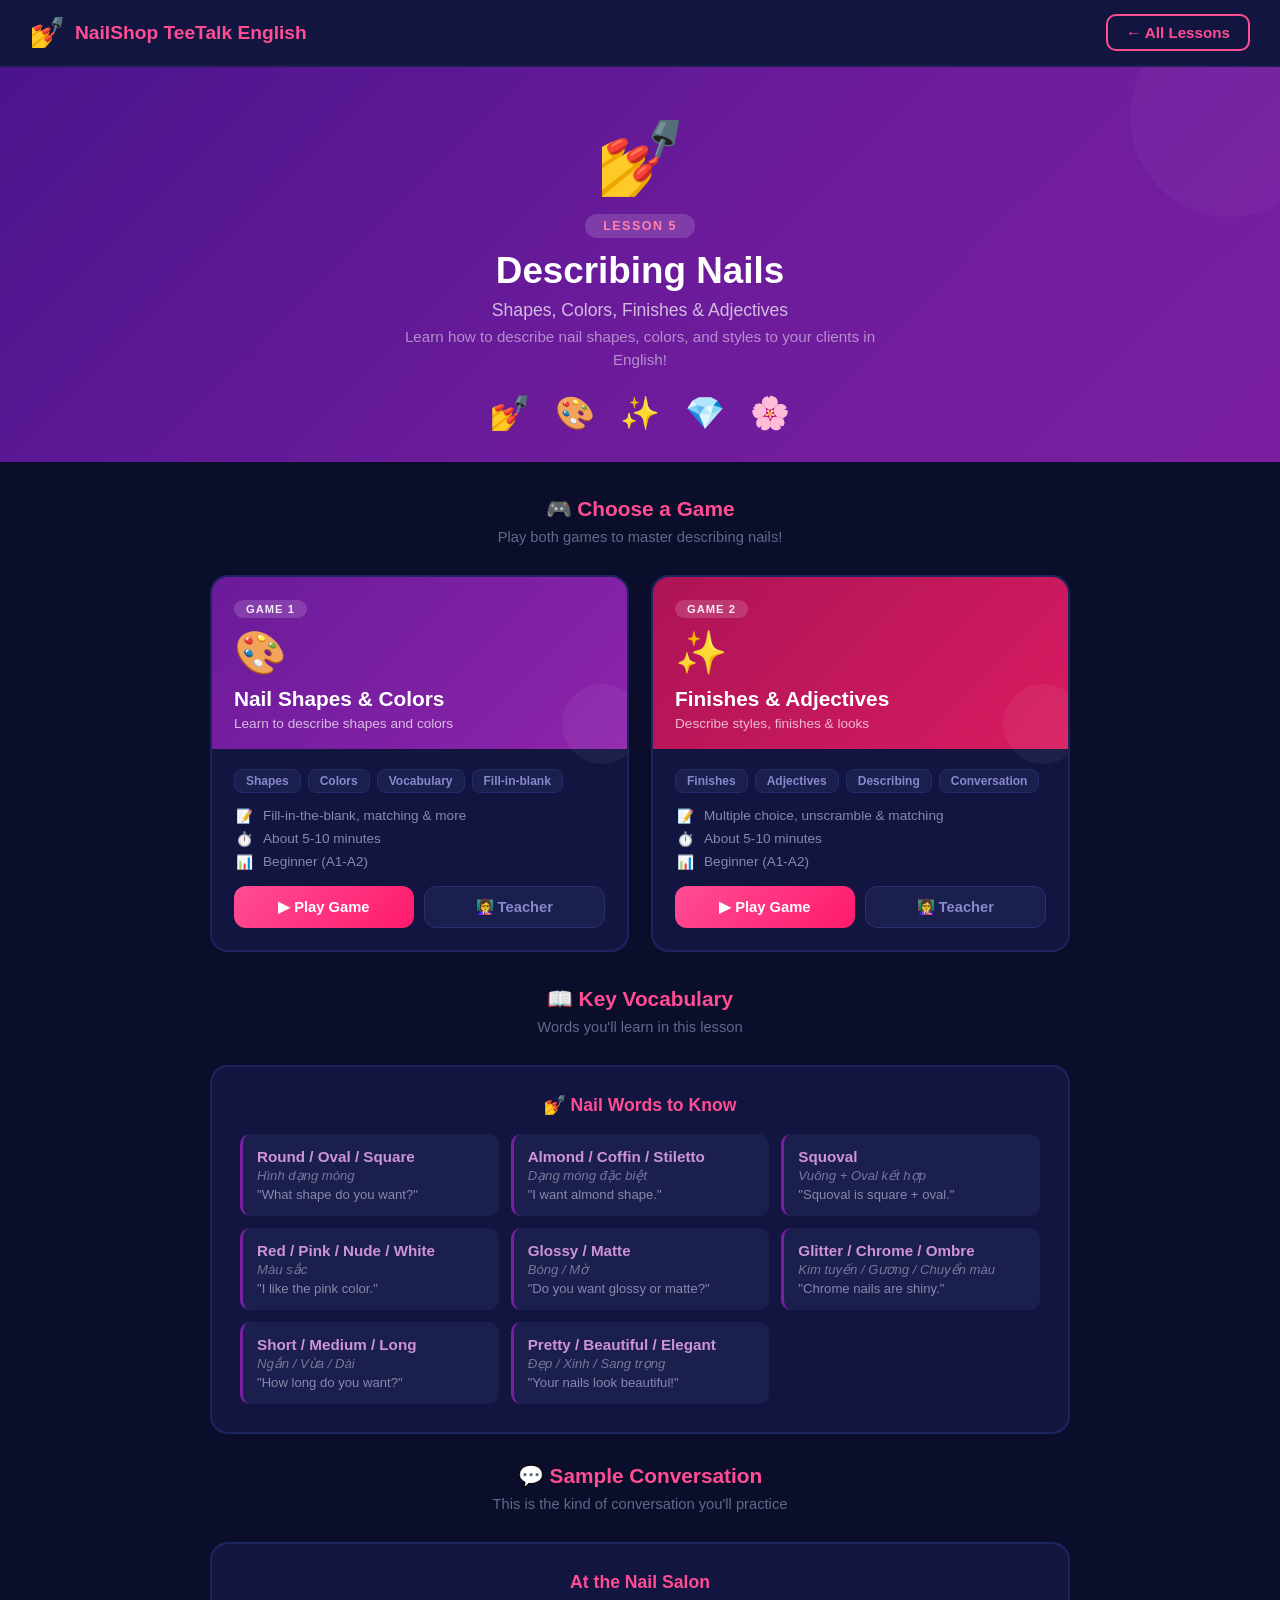
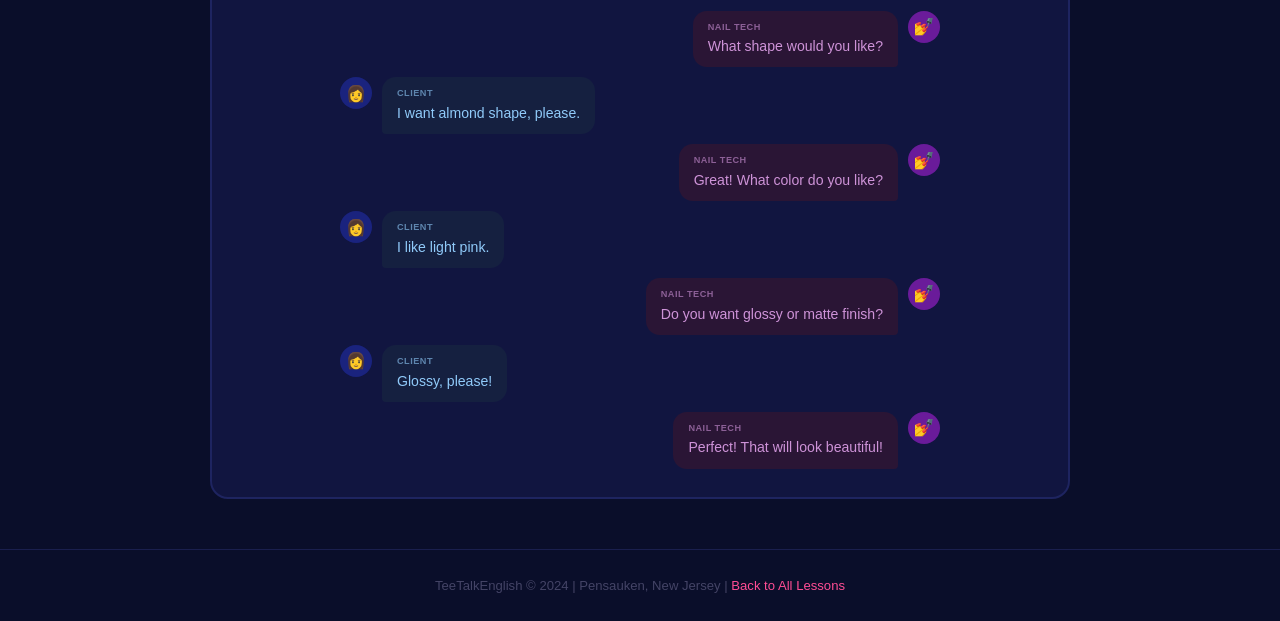
==== commit a0b359c0: "lesson3 game 2- conversation pracitce" ====
--- a/lesson5/index.html
+++ b/lesson5/index.html
@@ -3,252 +3,706 @@
 <head>
     <meta charset="UTF-8">
     <meta name="viewport" content="width=device-width, initial-scale=1.0">
-    <title>Nail Salon English – Lesson 5: Describing Nails</title>
-    <link rel="stylesheet" href="style.css">
+    <title>Lesson 5 - Describing Nails | TeeTalkEnglish</title>
+    <style>
+        * { margin: 0; padding: 0; box-sizing: border-box; }
+
+        body {
+            font-family: 'Segoe UI', Tahoma, Geneva, Verdana, sans-serif;
+            background: #0a0e2a;
+            min-height: 100vh;
+            color: #e0e0e0;
+        }
+
+        /* NAVBAR */
+        .navbar {
+            background: #111540;
+            padding: 14px 30px;
+            display: flex;
+            align-items: center;
+            justify-content: space-between;
+            border-bottom: 2px solid #1a1f4e;
+            position: sticky;
+            top: 0;
+            z-index: 100;
+        }
+
+        .navbar .logo {
+            display: flex;
+            align-items: center;
+            gap: 10px;
+            text-decoration: none;
+        }
+
+        .navbar .logo-icon { font-size: 28px; }
+
+        .navbar .logo-text {
+            font-size: 1.2em;
+            font-weight: 700;
+            color: #ff4d94;
+        }
+
+        .navbar .back-link {
+            text-decoration: none;
+            color: #ff4d94;
+            font-weight: 600;
+            font-size: 0.95em;
+            padding: 8px 18px;
+            border: 2px solid #ff4d94;
+            border-radius: 10px;
+            transition: all 0.3s;
+        }
+
+        .navbar .back-link:hover {
+            background: #ff4d94;
+            color: white;
+        }
+
+        /* HERO */
+        .hero {
+            text-align: center;
+            padding: 50px 20px 30px;
+            background: linear-gradient(135deg, #4a148c 0%, #6a1b9a 50%, #7b1fa2 100%);
+            position: relative;
+            overflow: hidden;
+        }
+
+        .hero::after {
+            content: '';
+            position: absolute;
+            top: -50px;
+            right: -50px;
+            width: 200px;
+            height: 200px;
+            border-radius: 50%;
+            background: rgba(255,255,255,0.03);
+        }
+
+        .hero-emoji { font-size: 70px; margin-bottom: 15px; display: block; }
+
+        .hero-badge {
+            display: inline-block;
+            background: rgba(255,255,255,0.15);
+            color: #ff80ab;
+            padding: 5px 18px;
+            border-radius: 18px;
+            font-size: 0.78em;
+            font-weight: 700;
+            letter-spacing: 1.5px;
+            text-transform: uppercase;
+            margin-bottom: 12px;
+        }
+
+        .hero h1 {
+            font-size: 2.3em;
+            color: white;
+            margin-bottom: 8px;
+        }
+
+        .hero .sub {
+            font-size: 1.1em;
+            color: rgba(255,255,255,0.7);
+            margin-bottom: 5px;
+        }
+
+        .hero .desc {
+            font-size: 0.95em;
+            color: rgba(255,255,255,0.5);
+            max-width: 500px;
+            margin: 0 auto;
+            line-height: 1.5;
+        }
+
+        .hero-icons {
+            display: flex;
+            justify-content: center;
+            gap: 25px;
+            margin-top: 22px;
+            font-size: 2em;
+        }
+
+        .hero-icons span {
+            animation: float 3s ease-in-out infinite;
+            display: inline-block;
+        }
+
+        .hero-icons span:nth-child(1) { animation-delay: 0s; }
+        .hero-icons span:nth-child(2) { animation-delay: 0.3s; }
+        .hero-icons span:nth-child(3) { animation-delay: 0.6s; }
+        .hero-icons span:nth-child(4) { animation-delay: 0.9s; }
+        .hero-icons span:nth-child(5) { animation-delay: 1.2s; }
+
+        @keyframes float {
+            0%, 100% { transform: translateY(0); }
+            50% { transform: translateY(-10px); }
+        }
+
+        /* CONTENT */
+        .content {
+            max-width: 900px;
+            margin: 0 auto;
+            padding: 35px 20px 50px;
+        }
+
+        .section-title {
+            text-align: center;
+            font-size: 1.3em;
+            color: #ff4d94;
+            margin-bottom: 8px;
+            font-weight: 700;
+        }
+
+        .section-sub {
+            text-align: center;
+            font-size: 0.92em;
+            color: #666688;
+            margin-bottom: 30px;
+        }
+
+        /* GAME CARDS */
+        .games-grid {
+            display: grid;
+            grid-template-columns: repeat(auto-fit, minmax(350px, 1fr));
+            gap: 22px;
+        }
+
+        .game-card {
+            background: #111540;
+            border: 2px solid #1e2460;
+            border-radius: 18px;
+            overflow: hidden;
+            transition: all 0.3s ease;
+        }
+
+        .game-card:hover {
+            border-color: #ff4d94;
+            transform: translateY(-4px);
+            box-shadow: 0 10px 35px rgba(255, 77, 148, 0.12);
+        }
+
+        .card-banner {
+            padding: 22px 22px 18px;
+            position: relative;
+        }
+
+        .game-card:nth-child(1) .card-banner {
+            background: linear-gradient(135deg, #6a1b9a, #8e24aa);
+        }
+
+        .game-card:nth-child(2) .card-banner {
+            background: linear-gradient(135deg, #ad1457, #d81b60);
+        }
+
+        .card-banner::after {
+            content: '';
+            position: absolute;
+            bottom: -15px;
+            right: -15px;
+            width: 80px;
+            height: 80px;
+            border-radius: 50%;
+            background: rgba(255,255,255,0.05);
+        }
+
+        .game-tag {
+            display: inline-block;
+            background: rgba(255,255,255,0.15);
+            color: rgba(255,255,255,0.9);
+            padding: 3px 12px;
+            border-radius: 12px;
+            font-size: 0.7em;
+            font-weight: 700;
+            letter-spacing: 1px;
+            text-transform: uppercase;
+            margin-bottom: 10px;
+        }
+
+        .card-banner .card-emoji {
+            font-size: 42px;
+            display: block;
+            margin-bottom: 10px;
+        }
+
+        .card-banner h3 {
+            color: white;
+            font-size: 1.3em;
+            margin-bottom: 5px;
+        }
+
+        .card-banner .card-tagline {
+            color: rgba(255,255,255,0.7);
+            font-size: 0.85em;
+        }
+
+        .card-body {
+            padding: 20px 22px 22px;
+        }
+
+        /* Skill Chips */
+        .skills {
+            display: flex;
+            flex-wrap: wrap;
+            gap: 7px;
+            margin-bottom: 15px;
+        }
+
+        .skill {
+            background: #1a1f4e;
+            color: #8888cc;
+            padding: 4px 11px;
+            border-radius: 8px;
+            font-size: 0.75em;
+            font-weight: 600;
+            border: 1px solid #252a6a;
+        }
+
+        /* Details */
+        .details {
+            display: flex;
+            flex-direction: column;
+            gap: 7px;
+            margin-bottom: 16px;
+        }
+
+        .detail {
+            display: flex;
+            align-items: center;
+            gap: 9px;
+            font-size: 0.85em;
+            color: #8888aa;
+        }
+
+        .detail-icon { font-size: 1em; width: 20px; text-align: center; }
+
+        /* Buttons */
+        .card-btns {
+            display: flex;
+            gap: 10px;
+        }
+
+        .cbtn {
+            flex: 1;
+            padding: 11px 14px;
+            border: none;
+            border-radius: 12px;
+            font-size: 0.92em;
+            font-weight: 700;
+            cursor: pointer;
+            text-decoration: none;
+            text-align: center;
+            display: flex;
+            align-items: center;
+            justify-content: center;
+            gap: 6px;
+            transition: all 0.2s;
+        }
+
+        .cbtn-play {
+            background: linear-gradient(135deg, #ff4d94, #ff1a6c);
+            color: white;
+        }
+
+        .cbtn-play:hover {
+            transform: scale(1.02);
+            box-shadow: 0 5px 18px rgba(255, 77, 148, 0.3);
+        }
+
+        .cbtn-teacher {
+            background: #1a1f4e;
+            color: #8888cc;
+            border: 1px solid #2a2f6e;
+        }
+
+        .cbtn-teacher:hover {
+            background: #222870;
+            color: #aaaaee;
+        }
+
+        /* VOCAB PREVIEW */
+        .vocab-section {
+            margin-top: 35px;
+        }
+
+        .vocab-box {
+            background: #111540;
+            border: 2px solid #1e2460;
+            border-radius: 18px;
+            padding: 28px;
+        }
+
+        .vocab-box h3 {
+            color: #ff4d94;
+            font-size: 1.1em;
+            margin-bottom: 18px;
+            text-align: center;
+        }
+
+        .vocab-grid {
+            display: grid;
+            grid-template-columns: repeat(auto-fit, minmax(200px, 1fr));
+            gap: 12px;
+        }
+
+        .vocab-item {
+            background: #1a1f4e;
+            border-radius: 10px;
+            padding: 14px;
+            border-left: 3px solid #7b1fa2;
+        }
+
+        .vocab-eng {
+            font-weight: 700;
+            color: #ce93d8;
+            font-size: 0.95em;
+            margin-bottom: 3px;
+        }
+
+        .vocab-vn {
+            color: #777799;
+            font-size: 0.82em;
+            font-style: italic;
+        }
+
+        .vocab-ex {
+            color: #8888aa;
+            font-size: 0.82em;
+            margin-top: 4px;
+        }
+
+        /* DIALOG PREVIEW */
+        .dialog-section {
+            margin-top: 30px;
+        }
+
+        .dialog-box {
+            background: #111540;
+            border: 2px solid #1e2460;
+            border-radius: 18px;
+            padding: 28px;
+        }
+
+        .dialog-box h3 {
+            color: #ff4d94;
+            font-size: 1.1em;
+            margin-bottom: 18px;
+            text-align: center;
+        }
+
+        .dialog-lines {
+            display: flex;
+            flex-direction: column;
+            gap: 10px;
+            max-width: 600px;
+            margin: 0 auto;
+        }
+
+        .d-line {
+            display: flex;
+            align-items: flex-start;
+            gap: 10px;
+        }
+
+        .d-line.tech { justify-content: flex-end; }
+        .d-line.client { justify-content: flex-start; }
+
+        .d-avatar {
+            width: 32px;
+            height: 32px;
+            border-radius: 50%;
+            display: flex;
+            align-items: center;
+            justify-content: center;
+            font-size: 16px;
+            flex-shrink: 0;
+        }
+
+        .d-line.tech .d-avatar { background: #6a1b9a; order: 2; }
+        .d-line.client .d-avatar { background: #1a237e; }
+
+        .d-bubble {
+            max-width: 75%;
+            padding: 10px 15px;
+            border-radius: 14px;
+            font-size: 0.88em;
+            line-height: 1.5;
+        }
+
+        .d-line.tech .d-bubble {
+            background: #2a1535;
+            color: #ce93d8;
+            border-bottom-right-radius: 4px;
+        }
+
+        .d-line.client .d-bubble {
+            background: #152040;
+            color: #90caf9;
+            border-bottom-left-radius: 4px;
+        }
+
+        .d-speaker {
+            font-size: 0.65em;
+            font-weight: 700;
+            text-transform: uppercase;
+            letter-spacing: 0.5px;
+            margin-bottom: 2px;
+            display: block;
+            opacity: 0.6;
+        }
+
+        /* FOOTER */
+        footer {
+            text-align: center;
+            padding: 28px 20px;
+            color: #444466;
+            font-size: 0.82em;
+            border-top: 1px solid #1a1f4e;
+        }
+
+        footer a { color: #ff4d94; text-decoration: none; }
+        footer a:hover { text-decoration: underline; }
+
+        /* RESPONSIVE */
+        @media (max-width: 480px) {
+            .hero h1 { font-size: 1.7em; }
+            .games-grid { grid-template-columns: 1fr; }
+            .card-btns { flex-direction: column; }
+            .hero-icons { font-size: 1.6em; gap: 15px; }
+            .d-bubble { max-width: 85%; }
+            .vocab-grid { grid-template-columns: 1fr; }
+        }
+    </style>
 </head>
 <body>
 
-<!-- HEADER -->
-<header class="header">
-    <div class="logo">
-        <span class="logo-emoji">💅</span>
-        NailShop TeeTalk English
-    </div>
-    <div class="header-badges">
-        <span class="badge badge-fire">🔥 0</span>
-        <span class="badge badge-xp">⭐ 0 XP</span>
-    </div>
-</header>
-
-<!-- MAIN -->
-<main class="index-main">
-
-    <!-- Hero -->
-    <div class="lesson-hero">
-        <div class="icon">💅</div>
-        <h1>Lesson 5</h1>
-        <h2>Describing Nails</h2>
-        <p>Shapes, colors &amp; adjectives</p>
-    </div>
-
-    <!-- Vocab Preview -->
-    <div class="vocab-preview">
-        <div class="section-title">📚 What You'll Learn</div>
-        <p style="color:var(--text-secondary); font-size:0.9rem; margin-bottom:12px;">
-            Practice describing nail shapes, colors, finishes, and lengths to clients in English.
-        </p>
-        <div class="vocab-tags">
-            <span class="tag">Nail Shapes</span>
-            <span class="tag">Colors</span>
-            <span class="tag">Finishes</span>
-            <span class="tag">Adjectives</span>
+    <!-- NAVBAR -->
+    <nav class="navbar">
+        <a href="../index.html" class="logo">
+            <span class="logo-icon">💅</span>
+            <span class="logo-text">NailShop TeeTalk English</span>
+        </a>
+        <a href="../index.html" class="back-link">← All Lessons</a>
+    </nav>
+
+    <!-- HERO -->
+    <section class="hero">
+        <span class="hero-emoji">💅</span>
+        <div class="hero-badge">Lesson 5</div>
+        <h1>Describing Nails</h1>
+        <p class="sub">Shapes, Colors, Finishes & Adjectives</p>
+        <p class="desc">Learn how to describe nail shapes, colors, and styles to your clients in English!</p>
+        <div class="hero-icons">
+            <span>💅</span>
+            <span>🎨</span>
+            <span>✨</span>
+            <span>💎</span>
+            <span>🌸</span>
         </div>
-    </div>
-
-    <!-- Key Vocabulary -->
-    <div class="vocab-preview">
-        <div class="section-title">🔑 Key Vocabulary</div>
-        <ul class="nail-feature-list">
-            <li>
-                <span class="feature-icon">🔷</span>
-                <span class="feature-en">Round, Oval, Square, Squoval, Almond, Coffin, Stiletto</span>
-                <span class="feature-viet">Hình dạng móng</span>
-            </li>
-            <li>
-                <span class="feature-icon">🎨</span>
-                <span class="feature-en">Red, Pink, Nude, White, Black, Burgundy, Coral, Lavender, Gold</span>
-                <span class="feature-viet">Màu sắc</span>
-            </li>
-            <li>
-                <span class="feature-icon">✨</span>
-                <span class="feature-en">Glossy, Matte, Glitter, Chrome, Shimmer</span>
-                <span class="feature-viet">Kiểu bóng</span>
-            </li>
-            <li>
-                <span class="feature-icon">📏</span>
-                <span class="feature-en">Short, Medium, Long, Extra Long</span>
-                <span class="feature-viet">Độ dài</span>
-            </li>
-        </ul>
-    </div>
-
-    <!-- Nail Shape Chart -->
-    <div class="vocab-preview">
-        <div class="section-title">🔷 Nail Shapes</div>
-        <div class="shape-chart">
-            <div class="shape-item">
-                <div class="nail nail-shape-round nail-color-pink nail-finish-glossy">
-                    <div class="nail-inner"></div>
+    </section>
+
+    <!-- CONTENT -->
+    <div class="content">
+
+        <!-- GAMES -->
+        <div class="section-title">🎮 Choose a Game</div>
+        <p class="section-sub">Play both games to master describing nails!</p>
+
+        <div class="games-grid">
+
+            <!-- GAME 1 -->
+            <div class="game-card">
+                <div class="card-banner">
+                    <span class="game-tag">Game 1</span>
+                    <span class="card-emoji">🎨</span>
+                    <h3>Nail Shapes & Colors</h3>
+                    <p class="card-tagline">Learn to describe shapes and colors</p>
                 </div>
-                <span>Round</span>
-            </div>
-            <div class="shape-item">
-                <div class="nail nail-shape-oval nail-color-red nail-finish-glossy">
-                    <div class="nail-inner"></div>
-                </div>
-                <span>Oval</span>
-            </div>
-            <div class="shape-item">
-                <div class="nail nail-shape-square nail-color-black nail-finish-matte">
-                    <div class="nail-inner"></div>
-                </div>
-                <span>Square</span>
-            </div>
-            <div class="shape-item">
-                <div class="nail nail-shape-squoval nail-color-nude nail-finish-glossy">
-                    <div class="nail-inner"></div>
-                </div>
-                <span>Squoval</span>
-            </div>
-            <div class="shape-item">
-                <div class="nail nail-shape-almond nail-color-lavender nail-finish-chrome">
-                    <div class="nail-inner"></div>
-                </div>
-                <span>Almond</span>
-            </div>
-            <div class="shape-item">
-                <div class="nail nail-shape-coffin nail-color-coral nail-finish-glossy">
-                    <div class="nail-inner"></div>
-                </div>
-                <span>Coffin</span>
-            </div>
-            <div class="shape-item">
-                <div class="nail nail-shape-stiletto nail-color-gold nail-finish-glitter">
-                    <div class="nail-inner"></div>
-                </div>
-                <span>Stiletto</span>
-            </div>
-        </div>
-    </div>
-
-    <!-- Color Palette -->
-    <div class="vocab-preview">
-        <div class="section-title">🎨 Nail Colors</div>
-        <div class="color-palette">
-            <div class="color-swatch">
-                <div class="swatch-circle swatch-red"></div>
-                <span>Red</span>
-            </div>
-            <div class="color-swatch">
-                <div class="swatch-circle swatch-pink"></div>
-                <span>Pink</span>
-            </div>
-            <div class="color-swatch">
-                <div class="swatch-circle swatch-nude"></div>
-                <span>Nude</span>
-            </div>
-            <div class="color-swatch">
-                <div class="swatch-circle swatch-white"></div>
-                <span>White</span>
-            </div>
-            <div class="color-swatch">
-                <div class="swatch-circle swatch-black"></div>
-                <span>Black</span>
-            </div>
-            <div class="color-swatch">
-                <div class="swatch-circle swatch-burgundy"></div>
-                <span>Burgundy</span>
-            </div>
-            <div class="color-swatch">
-                <div class="swatch-circle swatch-coral"></div>
-                <span>Coral</span>
-            </div>
-            <div class="color-swatch">
-                <div class="swatch-circle swatch-lavender"></div>
-                <span>Lavender</span>
-            </div>
-            <div class="color-swatch">
-                <div class="swatch-circle swatch-gold"></div>
-                <span>Gold</span>
-            </div>
-            <div class="color-swatch">
-                <div class="swatch-circle swatch-french"></div>
-                <span>French</span>
-            </div>
-        </div>
-    </div>
-
-    <!-- Example Sentences -->
-    <div class="vocab-preview">
-        <div class="section-title">💬 Example Sentences</div>
-        <div class="example-box">
-            <div class="example-label">Example 1 – Describing</div>
-            <div class="example-text">"These are <strong>medium oval-shaped</strong> nails with a <strong>glossy red</strong> finish."</div>
-        </div>
-        <div class="example-box" style="margin-top:12px;">
-            <div class="example-label">Example 2 – Recommending</div>
-            <div class="example-text">"I recommend <strong>long almond</strong> nails in <strong>lavender</strong> with a <strong>chrome</strong> finish. Very trendy!"</div>
-        </div>
-        <div class="example-box" style="margin-top:12px;">
-            <div class="example-label">Example 3 – Asking</div>
-            <div class="example-text">"Would you like <strong>short square</strong> nails or <strong>medium coffin</strong> nails?"</div>
-        </div>
-    </div>
-
-    <!-- Role Selection -->
-    <div class="role-selection">
-        <div class="section-title">🎮 Choose Your Role to Play</div>
-        <div class="role-cards">
-            <a href="student.html" class="role-card student-role">
-                <div class="role-emoji">🧑‍🎓</div>
-                <h4>Student</h4>
-                <p>Practice describing nails. Answer questions about shapes, colors, and finishes.</p>
-                <span class="role-badge">LEARNER</span>
-            </a>
-            <a href="teacher.html" class="role-card teacher-role">
-                <div class="role-emoji">👩‍🏫</div>
-                <h4>Teacher</h4>
-                <p>Guide the student. Show nail designs and evaluate their descriptions.</p>
-                <span class="role-badge">GUIDE</span>
-            </a>
-        </div>
-    </div>
-
-    <!-- How to Play -->
-    <div class="how-to-play">
-        <div class="section-title">📖 How to Play</div>
-        <ol>
-            <li>Open <strong>Teacher</strong> page on one device (or browser tab).</li>
-            <li>Open <strong>Student</strong> page on another device (or browser tab).</li>
-            <li>Teacher shows a nail design and reads the prompt out loud.</li>
-            <li>Student describes the nails using English vocabulary.</li>
-            <li>Teacher grades the response: <strong>Perfect ✅</strong>, <strong>Good 👍</strong>, or <strong>Try Again 🔄</strong>.</li>
-            <li>Play through all <strong>8 rounds</strong> and see your final score!</li>
-        </ol>
-    </div>
-
-    <!-- Sentence Pattern Reference -->
-    <div class="vocab-preview mt-30">
-        <div class="section-title">📝 Sentence Patterns</div>
-        <div style="background:rgba(0,0,0,0.2); border-radius:var(--radius-sm); padding:20px; margin-top:8px;">
-            <div style="margin-bottom:16px;">
-                <div style="color:var(--pink); font-weight:700; font-size:0.8rem; text-transform:uppercase; letter-spacing:1px; margin-bottom:6px;">Pattern 1 – Describe</div>
-                <div style="color:var(--text-primary); font-size:0.95rem;">
-                    "These are <span style="color:var(--cyan)">[length]</span> <span style="color:var(--purple)">[shape]</span> nails with a <span style="color:var(--green)">[finish]</span> <span style="color:var(--yellow)">[color]</span> finish."
+                <div class="card-body">
+                    <div class="skills">
+                        <span class="skill">Shapes</span>
+                        <span class="skill">Colors</span>
+                        <span class="skill">Vocabulary</span>
+                        <span class="skill">Fill-in-blank</span>
+                    </div>
+                    <div class="details">
+                        <div class="detail">
+                            <span class="detail-icon">📝</span>
+                            <span>Fill-in-the-blank, matching & more</span>
+                        </div>
+                        <div class="detail">
+                            <span class="detail-icon">⏱️</span>
+                            <span>About 5-10 minutes</span>
+                        </div>
+                        <div class="detail">
+                            <span class="detail-icon">📊</span>
+                            <span>Beginner (A1-A2)</span>
+                        </div>
+                    </div>
+                    <div class="card-btns">
+                        <a href="game1/student.html" class="cbtn cbtn-play">▶ Play Game</a>
+                        <a href="game1/teacher.html" class="cbtn cbtn-teacher">👩‍🏫 Teacher</a>
+                    </div>
                 </div>
             </div>
-            <div style="margin-bottom:16px;">
-                <div style="color:var(--pink); font-weight:700; font-size:0.8rem; text-transform:uppercase; letter-spacing:1px; margin-bottom:6px;">Pattern 2 – Recommend</div>
-                <div style="color:var(--text-primary); font-size:0.95rem;">
-                    "I recommend <span style="color:var(--cyan)">[length]</span> <span style="color:var(--purple)">[shape]</span> nails in <span style="color:var(--yellow)">[color]</span> with a <span style="color:var(--green)">[finish]</span> finish."
+
+            <!-- GAME 2 -->
+            <div class="game-card">
+                <div class="card-banner">
+                    <span class="game-tag">Game 2</span>
+                    <span class="card-emoji">✨</span>
+                    <h3>Finishes & Adjectives</h3>
+                    <p class="card-tagline">Describe styles, finishes & looks</p>
+                </div>
+                <div class="card-body">
+                    <div class="skills">
+                        <span class="skill">Finishes</span>
+                        <span class="skill">Adjectives</span>
+                        <span class="skill">Describing</span>
+                        <span class="skill">Conversation</span>
+                    </div>
+                    <div class="details">
+                        <div class="detail">
+                            <span class="detail-icon">📝</span>
+                            <span>Multiple choice, unscramble & matching</span>
+                        </div>
+                        <div class="detail">
+                            <span class="detail-icon">⏱️</span>
+                            <span>About 5-10 minutes</span>
+                        </div>
+                        <div class="detail">
+                            <span class="detail-icon">📊</span>
+                            <span>Beginner (A1-A2)</span>
+                        </div>
+                    </div>
+                    <div class="card-btns">
+                        <a href="game2/student.html" class="cbtn cbtn-play">▶ Play Game</a>
+                        <a href="game2/teacher.html" class="cbtn cbtn-teacher">👩‍🏫 Teacher</a>
+                    </div>
                 </div>
             </div>
-            <div>
-                <div style="color:var(--pink); font-weight:700; font-size:0.8rem; text-transform:uppercase; letter-spacing:1px; margin-bottom:6px;">Pattern 3 – Ask</div>
-                <div style="color:var(--text-primary); font-size:0.95rem;">
-                    "Would you like <span style="color:var(--purple)">[shape]</span> nails in <span style="color:var(--yellow)">[color]</span>? <span style="color:var(--green)">[finish]</span> or <span style="color:var(--green)">[finish]</span>?"
+
+        </div>
+
+        <!-- KEY VOCABULARY -->
+        <div class="vocab-section">
+            <div class="section-title">📖 Key Vocabulary</div>
+            <p class="section-sub">Words you'll learn in this lesson</p>
+
+            <div class="vocab-box">
+                <h3>💅 Nail Words to Know</h3>
+                <div class="vocab-grid">
+                    <div class="vocab-item">
+                        <div class="vocab-eng">Round / Oval / Square</div>
+                        <div class="vocab-vn">Hình dạng móng</div>
+                        <div class="vocab-ex">"What shape do you want?"</div>
+                    </div>
+                    <div class="vocab-item">
+                        <div class="vocab-eng">Almond / Coffin / Stiletto</div>
+                        <div class="vocab-vn">Dạng móng đặc biệt</div>
+                        <div class="vocab-ex">"I want almond shape."</div>
+                    </div>
+                    <div class="vocab-item">
+                        <div class="vocab-eng">Squoval</div>
+                        <div class="vocab-vn">Vuông + Oval kết hợp</div>
+                        <div class="vocab-ex">"Squoval is square + oval."</div>
+                    </div>
+                    <div class="vocab-item">
+                        <div class="vocab-eng">Red / Pink / Nude / White</div>
+                        <div class="vocab-vn">Màu sắc</div>
+                        <div class="vocab-ex">"I like the pink color."</div>
+                    </div>
+                    <div class="vocab-item">
+                        <div class="vocab-eng">Glossy / Matte</div>
+                        <div class="vocab-vn">Bóng / Mờ</div>
+                        <div class="vocab-ex">"Do you want glossy or matte?"</div>
+                    </div>
+                    <div class="vocab-item">
+                        <div class="vocab-eng">Glitter / Chrome / Ombre</div>
+                        <div class="vocab-vn">Kim tuyến / Gương / Chuyển màu</div>
+                        <div class="vocab-ex">"Chrome nails are shiny."</div>
+                    </div>
+                    <div class="vocab-item">
+                        <div class="vocab-eng">Short / Medium / Long</div>
+                        <div class="vocab-vn">Ngắn / Vừa / Dài</div>
+                        <div class="vocab-ex">"How long do you want?"</div>
+                    </div>
+                    <div class="vocab-item">
+                        <div class="vocab-eng">Pretty / Beautiful / Elegant</div>
+                        <div class="vocab-vn">Đẹp / Xinh / Sang trọng</div>
+                        <div class="vocab-ex">"Your nails look beautiful!"</div>
+                    </div>
                 </div>
             </div>
         </div>
+
+        <!-- SAMPLE DIALOG -->
+        <div class="dialog-section">
+            <div class="section-title">💬 Sample Conversation</div>
+            <p class="section-sub">This is the kind of conversation you'll practice</p>
+
+            <div class="dialog-box">
+                <h3>At the Nail Salon</h3>
+                <div class="dialog-lines">
+                    <div class="d-line tech">
+                        <div class="d-avatar">💅</div>
+                        <div class="d-bubble">
+                            <span class="d-speaker">Nail Tech</span>
+                            What shape would you like?
+                        </div>
+                    </div>
+                    <div class="d-line client">
+                        <div class="d-avatar">👩</div>
+                        <div class="d-bubble">
+                            <span class="d-speaker">Client</span>
+                            I want almond shape, please.
+                        </div>
+                    </div>
+                    <div class="d-line tech">
+                        <div class="d-avatar">💅</div>
+                        <div class="d-bubble">
+                            <span class="d-speaker">Nail Tech</span>
+                            Great! What color do you like?
+                        </div>
+                    </div>
+                    <div class="d-line client">
+                        <div class="d-avatar">👩</div>
+                        <div class="d-bubble">
+                            <span class="d-speaker">Client</span>
+                            I like light pink.
+                        </div>
+                    </div>
+                    <div class="d-line tech">
+                        <div class="d-avatar">💅</div>
+                        <div class="d-bubble">
+                            <span class="d-speaker">Nail Tech</span>
+                            Do you want glossy or matte finish?
+                        </div>
+                    </div>
+                    <div class="d-line client">
+                        <div class="d-avatar">👩</div>
+                        <div class="d-bubble">
+                            <span class="d-speaker">Client</span>
+                            Glossy, please!
+                        </div>
+                    </div>
+                    <div class="d-line tech">
+                        <div class="d-avatar">💅</div>
+                        <div class="d-bubble">
+                            <span class="d-speaker">Nail Tech</span>
+                            Perfect! That will look beautiful!
+                        </div>
+                    </div>
+                </div>
+            </div>
+        </div>
+
     </div>
 
-    <!-- Footer -->
-    <div style="text-align:center; padding:40px 0 20px; color:var(--text-muted); font-size:0.8rem;">
-        <p>💅 NailShop TeeTalk English – Lesson 5</p>
-        <p style="margin-top:4px;">Learn nail salon English through role-play games!</p>
-    </div>
-
-</main>
+    <!-- FOOTER -->
+    <footer>
+        <p>TeeTalkEnglish © 2024 | Pensauken, New Jersey | 
+            <a href="../index.html">Back to All Lessons</a>
+        </p>
+    </footer>
 
 </body>
 </html>
